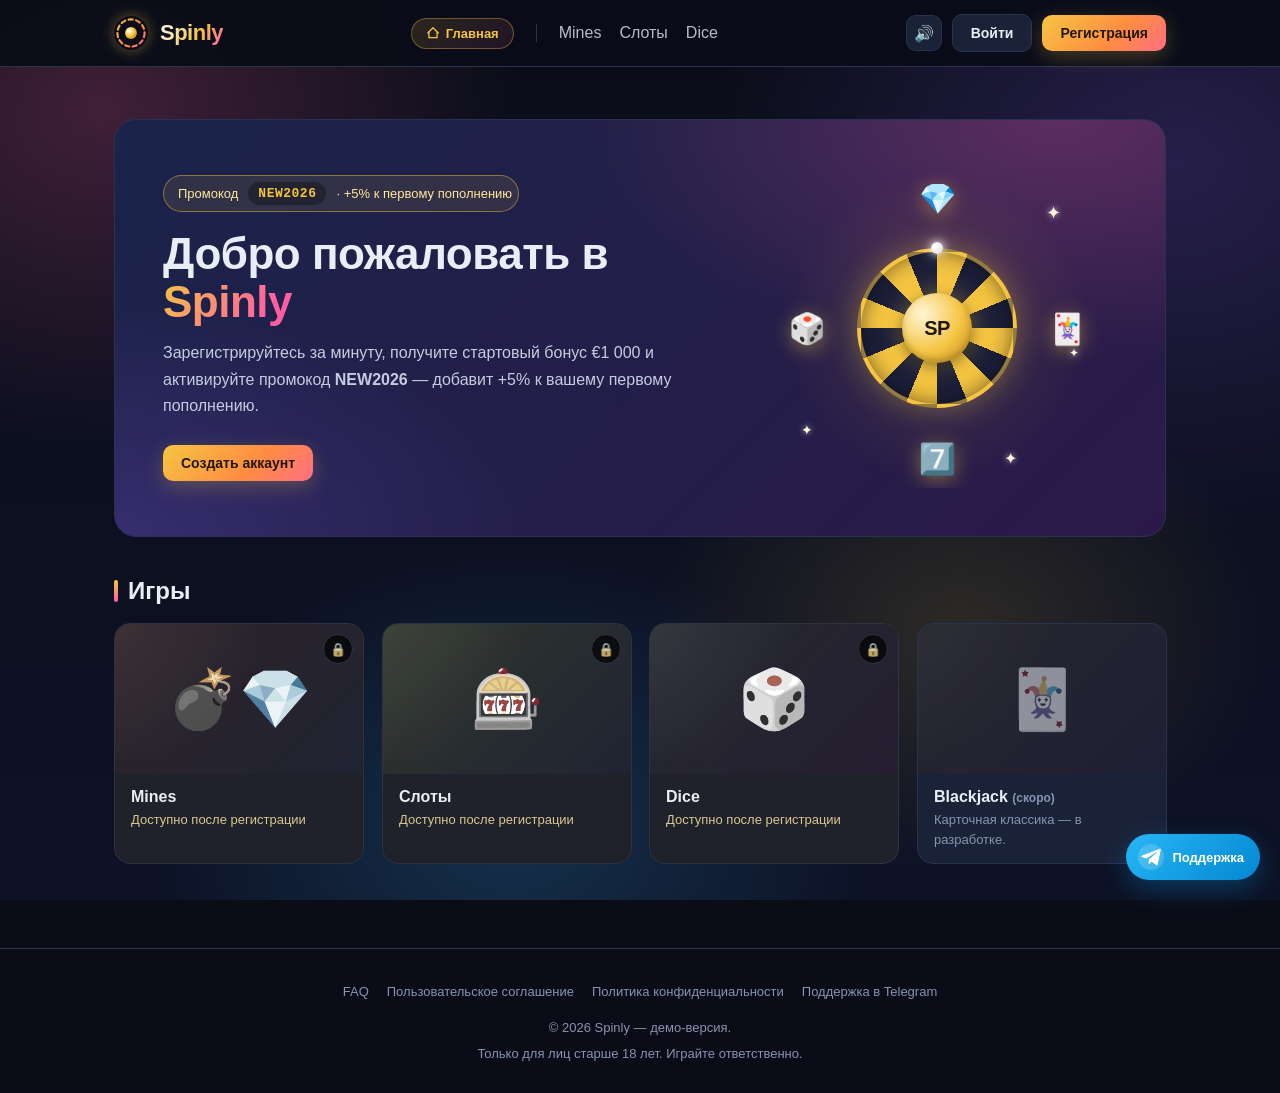
==== index.html @ 02055b21 "Initial commit: Spinly casino frontend demo" ====
<!DOCTYPE html>
<html lang="ru">
<head>
  <meta charset="UTF-8">
  <meta name="viewport" content="width=device-width, initial-scale=1.0">
  <title>Spinly — Онлайн казино</title>
  <link rel="stylesheet" href="styles.css">
</head>
<body>
  <div id="header-slot"></div>

  <main class="container">
    <section class="hero">
      <div class="hero-content" id="hero-content"></div>
      <div class="hero-anim">
        <div class="anim-stage">
          <div class="anim-wheel"></div>
          <div class="anim-hub">SP</div>
          <div class="anim-ball-orbit"><div class="anim-ball"></div></div>

          <div class="orbit o1"><span class="orbit-item">💎</span></div>
          <div class="orbit o2"><span class="orbit-item">7️⃣</span></div>
          <div class="orbit o3"><span class="orbit-item">🎲</span></div>
          <div class="orbit o4"><span class="orbit-item">🃏</span></div>

          <span class="spark s1">✦</span>
          <span class="spark s2">✦</span>
          <span class="spark s3">✦</span>
          <span class="spark s4">✦</span>
        </div>
      </div>
    </section>

    <h2 class="section-title">Игры</h2>
    <div class="games" id="games-grid"></div>
  </main>

  <div id="footer-slot"></div>
  <script src="sounds.js"></script>
  <script src="app.js"></script>
  <script>
    // ---------- Conditional hero rendering ----------
    function renderHero() {
      const u = currentUser();
      const el = document.getElementById("hero-content");
      if (u) {
        el.innerHTML = `
          <h1>Добро пожаловать,<br><span>${u.login}</span></h1>
          <p>Все игры открыты. Удачных раундов и крупных множителей сегодня.</p>
        `;
      } else {
        el.innerHTML = `
          <span class="promo-chip">
            <span>Промокод</span>
            <span class="code" id="promo-code" title="Скопировать">NEW2026</span>
            <span>· +5% к первому пополнению</span>
          </span>
          <h1>Добро пожаловать в <span>Spinly</span></h1>
          <p>
            Зарегистрируйтесь за минуту, получите стартовый бонус €1 000 и
            активируйте промокод <strong>NEW2026</strong> — добавит +5% к вашему первому пополнению.
          </p>
          <div class="actions">
            <a class="btn primary" href="account.html?tab=register">Создать аккаунт</a>
          </div>
        `;
        // copy promo code to clipboard
        const codeEl = document.getElementById("promo-code");
        codeEl.addEventListener("click", async () => {
          try { await navigator.clipboard.writeText("NEW2026"); } catch {}
          codeEl.classList.add("copied");
          const orig = codeEl.textContent;
          codeEl.textContent = "Скопировано";
          if (window.SFX) SFX.win();
          setTimeout(() => {
            codeEl.classList.remove("copied");
            codeEl.textContent = orig;
          }, 1400);
        });
      }
    }

    // ---------- Conditional games grid ----------
    function renderGames() {
      const u = currentUser();
      const el = document.getElementById("games-grid");
      const card = (game) => {
        if (game.soon) {
          return `
            <div class="game-card soon">
              <div class="game-thumb ${game.cls} soon">${game.icon}</div>
              <div class="game-info">
                <h3>${game.title} <span style="color: var(--muted); font-size: 12px;">(скоро)</span></h3>
                <p>${game.desc}</p>
              </div>
            </div>`;
        }
        if (!u) {
          return `
            <a class="game-card locked" href="account.html?tab=register" title="Создайте аккаунт, чтобы играть">
              <div class="game-thumb ${game.cls}">${game.icon}</div>
              <div class="game-info">
                <h3>${game.title}</h3>
                <p>Доступно после регистрации</p>
              </div>
            </a>`;
        }
        return `
          <a class="game-card" href="${game.href}">
            <div class="game-thumb ${game.cls}">${game.icon}</div>
            <div class="game-info">
              <h3>${game.title}</h3>
              <p>${game.desc}</p>
            </div>
          </a>`;
      };

      el.innerHTML = [
        { title: "Mines",     cls: "mines", icon: "💣💎", href: "mines.html",
          desc: "Открывайте поля с алмазами. Главное — не задеть бомбу." },
        { title: "Слоты",     cls: "slots", icon: "🎰",   href: "slots.html",
          desc: "Три барабана. Соберите комбинацию из одинаковых символов." },
        { title: "Dice",      cls: "dice",  icon: "🎲",   href: "dice.html",
          desc: "Выберите число и угадайте, выпадет больше или меньше." },
        { title: "Blackjack", cls: "bj",    icon: "🃏",   soon: true,
          desc: "Карточная классика — в разработке." },
      ].map(card).join("");
    }

    renderHero();
    renderGames();
  </script>
</body>
</html>
---- styles.css ----
:root {
  --bg: #0a0d18;
  --bg-2: #121829;
  --panel: #1a2238;
  --panel-2: #232c47;
  --gold: #f5c542;
  --gold-2: #e0a800;
  --pink: #ff5fa2;
  --violet: #8b5cf6;
  --cyan: #38bdf8;
  --text: #e9edf5;
  --muted: #8893b0;
  --green: #2ecc71;
  --red: #e74c3c;
  --border: #2a3252;
}

* { box-sizing: border-box; }

html, body {
  margin: 0;
  padding: 0;
  font-family: -apple-system, "Segoe UI", Roboto, Inter, Arial, sans-serif;
  background: var(--bg);
  color: var(--text);
  min-height: 100vh;
  overflow-x: hidden;
}

a { color: var(--gold); text-decoration: none; }
a:hover { color: var(--gold-2); }

.container {
  max-width: 1100px;
  margin: 0 auto;
  padding: 24px;
  position: relative;
  z-index: 1;
}

/* ---------- Static background (light on GPU) ---------- */
.bg-fx {
  position: fixed;
  inset: 0;
  z-index: 0;
  overflow: hidden;
  pointer-events: none;
  background:
    radial-gradient(640px 520px at 8% 12%,  rgba(255,95,162,0.22) 0%, transparent 65%),
    radial-gradient(720px 580px at 92% 18%, rgba(139,92,246,0.22) 0%, transparent 65%),
    radial-gradient(560px 440px at 40% 92%, rgba(56,189,248,0.18) 0%, transparent 65%),
    radial-gradient(480px 380px at 75% 70%, rgba(245,197,66,0.14) 0%, transparent 65%),
    linear-gradient(180deg, #0a0d18 0%, #0d1226 100%);
}
.orb { display: none; } /* removed for performance */

/* ---------- Header ---------- */
header.site {
  position: sticky;
  top: 0;
  z-index: 50;
  background: rgba(10, 13, 24, 0.96);
  border-bottom: 1px solid var(--border);
}
header .row {
  display: flex;
  align-items: center;
  justify-content: space-between;
  padding: 14px 24px;
  max-width: 1100px;
  margin: 0 auto;
}
.logo {
  display: flex;
  align-items: center;
  gap: 12px;
  font-weight: 800;
  font-size: 22px;
  letter-spacing: 0.2px;
  color: var(--text);
}
.logo:hover { color: var(--text); }
.logo .mark {
  width: 34px; height: 34px;
  position: relative;
  display: inline-flex;
  align-items: center;
  justify-content: center;
  border-radius: 50%;
  box-shadow: 0 0 14px rgba(245,197,66,0.4);
}
.logo .mark svg { width: 100%; height: 100%; }
/* Logo is fully static — no animations on rest or hover */
.logo .wordmark {
  font-family: -apple-system, "Segoe UI", Inter, Arial, sans-serif;
  letter-spacing: -0.5px;
  font-weight: 800;
  background: linear-gradient(120deg, #ffffff 0%, #f5c542 60%, #ff5fa2 100%);
  -webkit-background-clip: text;
  background-clip: text;
  -webkit-text-fill-color: transparent;
  color: transparent;
}

nav.menu {
  display: flex; gap: 18px; align-items: center;
}
nav.menu a {
  color: var(--text);
  font-weight: 500;
  opacity: 0.78;
  position: relative;
  padding: 6px 0;
  transition: opacity .15s ease, color .15s ease;
}
nav.menu a::after {
  content: "";
  position: absolute;
  left: 0; right: 0; bottom: 0;
  height: 2px;
  background: linear-gradient(90deg, var(--gold), var(--pink));
  border-radius: 2px;
  transform: scaleX(0);
  transform-origin: center;
  transition: transform .25s ease;
}
nav.menu a:hover { opacity: 1; color: var(--text); }
nav.menu a:hover::after { transform: scaleX(1); }

/* Highlighted Home link as a pill, separated from games */
nav.menu .nav-home {
  display: inline-flex;
  align-items: center;
  gap: 6px;
  padding: 7px 14px;
  border-radius: 999px;
  background: linear-gradient(135deg, rgba(245,197,66,0.14), rgba(255,95,162,0.10));
  border: 1px solid rgba(245,197,66,0.35);
  color: var(--gold);
  opacity: 1;
  font-weight: 600;
  font-size: 13px;
  transition: background .15s ease, border-color .15s ease, transform .12s ease;
}
nav.menu .nav-home::after { display: none; }
nav.menu .nav-home:hover {
  color: #fff5d6;
  background: linear-gradient(135deg, rgba(245,197,66,0.22), rgba(255,95,162,0.16));
  border-color: var(--gold);
  transform: translateY(-1px);
}
nav.menu .nav-home svg { display: block; }
nav.menu .nav-divider {
  width: 1px;
  height: 18px;
  background: var(--border);
  display: inline-block;
  margin: 0 4px;
}

.user-box {
  display: flex; align-items: center; gap: 10px;
}
.balance {
  background: var(--panel);
  border: 1px solid var(--border);
  padding: 8px 14px;
  border-radius: 10px;
  font-weight: 700;
  color: var(--gold);
  font-size: 14px;
  font-variant-numeric: tabular-nums;
  transition: transform .15s ease, box-shadow .15s ease;
}
.balance.flash {
  animation: balFlash .6s ease;
}
@keyframes balFlash {
  0%   { box-shadow: 0 0 0 rgba(245,197,66,0); transform: scale(1); }
  50%  { box-shadow: 0 0 20px rgba(245,197,66,0.5); transform: scale(1.05); }
  100% { box-shadow: 0 0 0 rgba(245,197,66,0); transform: scale(1); }
}

.icon-btn {
  width: 36px; height: 36px;
  border-radius: 10px;
  border: 1px solid var(--border);
  background: var(--panel);
  color: var(--text);
  display: inline-flex;
  align-items: center;
  justify-content: center;
  cursor: pointer;
  font-size: 16px;
  transition: background .15s ease, border-color .15s ease;
}
.icon-btn:hover { background: var(--panel-2); border-color: #3a456e; }

/* ---------- Buttons ---------- */
.btn {
  display: inline-flex;
  align-items: center;
  justify-content: center;
  gap: 8px;
  padding: 10px 18px;
  border-radius: 10px;
  border: 1px solid var(--border);
  background: var(--panel);
  color: var(--text);
  font-weight: 600;
  cursor: pointer;
  transition: transform .08s ease, background .2s ease, border-color .2s ease, box-shadow .2s ease;
  font-size: 14px;
  position: relative;
  overflow: hidden;
  font-family: inherit;
}
.btn:hover { background: var(--panel-2); border-color: #3a456e; transform: translateY(-1px); }
.btn:active { transform: translateY(0); }
.btn.primary {
  background: linear-gradient(135deg, var(--gold) 0%, #ff8c42 60%, var(--pink) 120%);
  color: #20180a;
  border: none;
  box-shadow: 0 6px 20px rgba(245,197,66,0.25);
}
.btn.primary:hover {
  filter: brightness(1.08);
  box-shadow: 0 8px 28px rgba(245,197,66,0.4);
}
.btn.full { width: 100%; padding: 12px 18px; }
.btn.ghost { background: transparent; }
.btn:disabled { opacity: 0.45; cursor: not-allowed; transform: none; box-shadow: none; }

/* Ripple effect */
.btn .ripple {
  position: absolute;
  border-radius: 50%;
  background: rgba(255,255,255,0.4);
  transform: scale(0);
  animation: ripple 0.55s ease-out;
  pointer-events: none;
}
@keyframes ripple {
  to { transform: scale(4); opacity: 0; }
}

/* ---------- Hero ---------- */
.hero {
  margin-top: 28px;
  padding: 48px;
  border-radius: 22px;
  background:
    radial-gradient(800px 400px at 90% 0%, rgba(255,95,162,0.25), transparent 60%),
    radial-gradient(700px 400px at 0% 100%, rgba(139,92,246,0.22), transparent 60%),
    linear-gradient(135deg, #1a2349, #2b1a49);
  border: 1px solid var(--border);
  position: relative;
  overflow: hidden;
  animation: fadeUp 0.5s ease both;
  display: grid;
  grid-template-columns: 1fr 360px;
  gap: 28px;
  align-items: center;
}
@media (max-width: 820px) {
  .hero { grid-template-columns: 1fr; padding: 32px; }
  .hero-anim { height: 260px; }
}
.hero-content { min-width: 0; }
.hero h1 {
  font-size: 44px;
  margin: 0 0 14px;
  line-height: 1.1;
  letter-spacing: -0.5px;
  animation: fadeUp 0.7s 0.05s ease both;
}
.hero h1 span {
  background: linear-gradient(120deg, var(--gold), var(--pink) 80%);
  -webkit-background-clip: text;
  background-clip: text;
  -webkit-text-fill-color: transparent;
  color: transparent;
}
.hero p {
  color: #c4cce0;
  max-width: 600px;
  font-size: 16px;
  line-height: 1.65;
  margin: 0 0 26px;
  animation: fadeUp 0.7s 0.12s ease both;
}
.hero .actions { display: flex; gap: 12px; flex-wrap: wrap; animation: fadeUp 0.7s 0.2s ease both; }

/* Promo chip in hero */
.promo-chip {
  display: inline-flex;
  align-items: center;
  gap: 10px;
  padding: 6px 6px 6px 14px;
  background: rgba(245,197,66,0.10);
  border: 1px solid rgba(245,197,66,0.45);
  border-radius: 999px;
  font-size: 13px;
  color: #ffe79a;
  margin-bottom: 18px;
  animation: fadeUp 0.7s 0.1s ease both;
}
.promo-chip .code {
  font-family: ui-monospace, "SF Mono", Consolas, monospace;
  font-weight: 700;
  color: var(--gold);
  background: rgba(0,0,0,0.3);
  padding: 4px 10px;
  border-radius: 999px;
  letter-spacing: 0.5px;
  cursor: pointer;
  transition: background .15s ease;
}
.promo-chip .code:hover { background: rgba(0,0,0,0.5); }
.promo-chip .code.copied { background: var(--green); color: #fff; }

/* ---------- Hero animation ---------- */
.hero-anim {
  position: relative;
  height: 320px;
  display: flex;
  align-items: center;
  justify-content: center;
  contain: layout paint;
}
.anim-stage {
  position: relative;
  width: 300px;
  height: 300px;
}
.anim-stage::before {
  content: "";
  position: absolute;
  inset: -20px;
  background: radial-gradient(circle at center, rgba(245,197,66,0.15) 0%, transparent 65%);
  border-radius: 50%;
  pointer-events: none;
}
.anim-wheel {
  position: absolute;
  inset: 70px;
  border-radius: 50%;
  background: conic-gradient(
    from 0deg,
    #f5c542 0deg 22.5deg, #1c1f3a 22.5deg 45deg,
    #f5c542 45deg 67.5deg, #1c1f3a 67.5deg 90deg,
    #f5c542 90deg 112.5deg, #1c1f3a 112.5deg 135deg,
    #f5c542 135deg 157.5deg, #1c1f3a 157.5deg 180deg,
    #f5c542 180deg 202.5deg, #1c1f3a 202.5deg 225deg,
    #f5c542 225deg 247.5deg, #1c1f3a 247.5deg 270deg,
    #f5c542 270deg 292.5deg, #1c1f3a 292.5deg 315deg,
    #f5c542 315deg 337.5deg, #1c1f3a 337.5deg 360deg
  );
  border: 4px solid rgba(245,197,66,0.55);
  box-shadow:
    inset 0 0 20px rgba(0,0,0,0.5),
    0 0 30px rgba(245,197,66,0.35);
  animation: wheelSpin 20s linear infinite;
  will-change: transform;
}
@keyframes wheelSpin { to { transform: rotate(360deg); } }

.anim-hub {
  position: absolute;
  inset: 115px;
  border-radius: 50%;
  background: radial-gradient(circle at 30% 30%, #fff5d6 0%, #f5c542 55%, #b8851d 100%);
  display: flex;
  align-items: center;
  justify-content: center;
  font-weight: 800;
  color: #20180a;
  font-size: 20px;
  letter-spacing: -0.5px;
  box-shadow:
    0 4px 14px rgba(0,0,0,0.4),
    inset 0 -3px 6px rgba(0,0,0,0.2),
    0 0 24px rgba(245,197,66,0.5);
}

.anim-ball-orbit {
  position: absolute;
  inset: 0;
  animation: ballSpin 4.5s linear infinite;
  will-change: transform;
}
.anim-ball {
  position: absolute;
  top: 64px;
  left: 50%;
  margin-left: -6px;
  width: 12px; height: 12px;
  border-radius: 50%;
  background: radial-gradient(circle at 30% 30%, #fff, #ddd);
  box-shadow: 0 0 8px #fff, 0 0 18px rgba(255,255,255,0.6);
}
@keyframes ballSpin { to { transform: rotate(-360deg); } }

.orbit {
  position: absolute;
  inset: 0;
  pointer-events: none;
  will-change: transform;
}
.orbit.o1 { animation: spin 16s linear infinite; }
.orbit.o2 { animation: spin 22s linear infinite reverse; }
.orbit.o3 { animation: spin 28s linear infinite; animation-delay: -9s; }
.orbit.o4 { animation: spin 24s linear infinite reverse; animation-delay: -5s; }
@keyframes spin { to { transform: rotate(360deg); } }

.orbit-item {
  position: absolute;
  width: 40px;
  height: 40px;
  display: flex;
  align-items: center;
  justify-content: center;
  font-size: 30px;
  filter: drop-shadow(0 4px 10px rgba(245,197,66,0.45));
  will-change: transform, filter;
}
.orbit.o1 .orbit-item { top: 0;   left: calc(50% - 20px); animation: gemSparkle  2.0s ease-in-out infinite; }
.orbit.o2 .orbit-item { bottom: 0; left: calc(50% - 20px); animation: sevenBounce 1.6s ease-in-out infinite; }
.orbit.o3 .orbit-item { top: calc(50% - 20px); left: 0;   animation: diceTumble  3.6s linear infinite; }
.orbit.o4 .orbit-item { top: calc(50% - 20px); right: 0;  animation: cardSway    2.4s ease-in-out infinite; }

@keyframes gemSparkle {
  0%, 100% { transform: scale(1)    rotate(0deg);   filter: drop-shadow(0 4px 10px rgba(245,197,66,0.45)); }
  50%      { transform: scale(1.55) rotate(20deg);  filter: drop-shadow(0 4px 24px rgba(255,210,120,1)); }
}
@keyframes sevenBounce {
  0%, 100% { transform: translateY(0)     scale(1); }
  50%      { transform: translateY(-16px) scale(1.25); }
}
@keyframes diceTumble {
  0%   { transform: rotate(0deg)   scale(1); }
  50%  { transform: rotate(180deg) scale(1.3); }
  100% { transform: rotate(360deg) scale(1); }
}
@keyframes cardSway {
  0%, 100% { transform: rotate(-18deg) scale(1); }
  50%      { transform: rotate(18deg)  scale(1.25); }
}

.spark {
  position: absolute;
  color: #fff5d6;
  pointer-events: none;
  animation: twinkle 2.4s ease-in-out infinite;
  text-shadow: 0 0 6px rgba(255,255,255,0.7);
}
.spark.s1 { top: 24px;  right: 26px; font-size: 18px; animation-delay: 0s; }
.spark.s2 { bottom: 40px; left: 14px; font-size: 14px; animation-delay: 0.7s; }
.spark.s3 { top: 56%;  right: 8px;  font-size: 12px; animation-delay: 1.4s; }
.spark.s4 { bottom: 10px; right: 70px; font-size: 16px; animation-delay: 2.0s; }
@keyframes twinkle {
  0%, 100% { opacity: 0; transform: scale(0.4); }
  50%      { opacity: 1; transform: scale(1); }
}

@keyframes fadeUp {
  0% { opacity: 0; transform: translateY(18px); }
  100% { opacity: 1; transform: translateY(0); }
}

/* ---------- Game grid ---------- */
.section-title {
  font-size: 24px;
  margin: 40px 0 18px;
  display: flex; align-items: center; gap: 10px;
  font-weight: 700;
}
.section-title::before {
  content: "";
  width: 4px; height: 22px; border-radius: 2px;
  background: linear-gradient(180deg, var(--gold), var(--pink));
}
.games {
  display: grid;
  grid-template-columns: repeat(auto-fill, minmax(220px, 1fr));
  gap: 18px;
}
.game-card {
  background: var(--panel);
  border: 1px solid var(--border);
  border-radius: 16px;
  overflow: hidden;
  cursor: pointer;
  transition: transform .2s ease, border-color .2s ease, box-shadow .25s ease;
  display: flex; flex-direction: column;
  color: var(--text);
  animation: fadeUp 0.5s ease both;
  contain: layout paint;
  transform: translateZ(0);
}
.game-card:nth-child(1) { animation-delay: 0.05s; }
.game-card:nth-child(2) { animation-delay: 0.10s; }
.game-card:nth-child(3) { animation-delay: 0.15s; }
.game-card:nth-child(4) { animation-delay: 0.20s; }
.game-card:hover {
  transform: translateY(-5px);
  border-color: var(--gold);
  box-shadow: 0 12px 30px rgba(245,197,66,0.15);
}
.game-card.soon { cursor: not-allowed; }
.game-card.soon:hover {
  transform: none; border-color: var(--border); box-shadow: none;
}

/* Locked game cards — when not authenticated */
.game-card.locked {
  position: relative;
  filter: grayscale(0.6);
  opacity: 0.7;
}
.game-card.locked:hover {
  transform: translateY(-2px);
  border-color: var(--gold);
  filter: grayscale(0.2);
  opacity: 0.95;
  box-shadow: 0 8px 22px rgba(0,0,0,0.4);
}
.game-card.locked::before {
  content: "🔒";
  position: absolute;
  top: 10px; right: 10px;
  z-index: 2;
  width: 28px; height: 28px;
  border-radius: 50%;
  background: rgba(0,0,0,0.7);
  border: 1px solid var(--border);
  display: flex; align-items: center; justify-content: center;
  font-size: 13px;
}
.game-card.locked .game-info p {
  color: var(--gold);
  font-weight: 500;
}

/* Promo card on profile */
.promo-active {
  display: flex;
  align-items: center;
  justify-content: space-between;
  gap: 12px;
  padding: 14px;
  background: linear-gradient(135deg, rgba(245,197,66,0.15), rgba(255,95,162,0.10));
  border: 1px solid rgba(245,197,66,0.45);
  border-radius: 12px;
  margin-bottom: 14px;
}
.promo-active .label-code {
  font-family: ui-monospace, "SF Mono", Consolas, monospace;
  font-weight: 700;
  color: var(--gold);
  font-size: 15px;
  letter-spacing: 0.5px;
  margin-bottom: 4px;
}
.promo-active .label-desc {
  font-size: 12px;
  color: #ffe79a;
}
.promo-active .promo-cancel {
  background: transparent;
  border: 1px solid rgba(255,255,255,0.2);
  color: var(--muted);
  font-size: 12px;
  padding: 6px 10px;
  border-radius: 8px;
  cursor: pointer;
  font-family: inherit;
}
.promo-active .promo-cancel:hover {
  border-color: var(--red);
  color: var(--red);
}
.promo-form {
  display: flex;
  gap: 8px;
}
.promo-form input {
  flex: 1;
  text-transform: uppercase;
  font-family: ui-monospace, "SF Mono", Consolas, monospace;
  letter-spacing: 1px;
  padding: 10px 14px;
  border-radius: 10px;
  border: 1px solid var(--border);
  background: var(--bg-2);
  color: var(--text);
  font-size: 14px;
  outline: none;
}
.promo-form input:focus { border-color: var(--gold); }
.promo-used {
  font-size: 12px;
  color: var(--muted);
  margin-top: 12px;
  padding-top: 12px;
  border-top: 1px solid var(--border);
}
.promo-used .used-code {
  display: inline-block;
  font-family: ui-monospace, monospace;
  background: var(--bg-2);
  border: 1px solid var(--border);
  padding: 2px 8px;
  border-radius: 999px;
  font-size: 11px;
  margin-right: 4px;
  text-transform: uppercase;
  letter-spacing: 0.5px;
  text-decoration: line-through;
  color: var(--text-3, #5c6275);
}
.game-thumb {
  height: 150px;
  display: flex; align-items: center; justify-content: center;
  font-size: 58px;
  background: linear-gradient(135deg, #2c2153, #1a2349);
  position: relative;
  overflow: hidden;
}
.game-thumb::after {
  content: "";
  position: absolute;
  inset: -50%;
  background: radial-gradient(circle, rgba(255,255,255,0.08) 0%, transparent 60%);
  transform: translate(-30%, -30%);
  transition: transform .6s ease;
}
.game-card:hover .game-thumb::after { transform: translate(30%, 30%); }
.game-thumb.mines { background: linear-gradient(135deg, #3a1f2a, #1a2349); }
.game-thumb.slots { background: linear-gradient(135deg, #2a3a1f, #1a2349); }
.game-thumb.dice  { background: linear-gradient(135deg, #1f2a3a, #2b1a49); }
.game-thumb.bj    { background: linear-gradient(135deg, #3a2a1f, #2b1a49); }
.game-thumb.soon { filter: grayscale(0.55); opacity: 0.55; }
.game-info { padding: 14px 16px; }
.game-info h3 { margin: 0 0 4px; font-size: 16px; font-weight: 700; }
.game-info p { margin: 0; color: var(--muted); font-size: 13px; line-height: 1.5; }

/* ---------- Auth ---------- */
.auth-wrap {
  display: flex; justify-content: center; padding: 60px 24px;
  position: relative; z-index: 1;
}
.auth-card {
  width: 100%; max-width: 420px;
  background: var(--panel);
  border: 1px solid var(--border);
  border-radius: 18px;
  padding: 32px;
  animation: fadeUp 0.5s ease both;
  box-shadow: 0 20px 60px rgba(0,0,0,0.4);
}
.tabs {
  display: flex; gap: 6px;
  background: var(--bg-2);
  padding: 4px;
  border-radius: 12px;
  margin-bottom: 22px;
}
.tab {
  flex: 1;
  text-align: center;
  padding: 10px;
  border-radius: 9px;
  cursor: pointer;
  color: var(--muted);
  font-weight: 600;
  font-size: 14px;
  transition: background .15s ease, color .15s ease;
}
.tab.active { background: var(--panel-2); color: var(--text); }

.field { margin-bottom: 14px; }
.field label {
  display: block; margin-bottom: 6px;
  font-size: 13px; color: var(--muted);
  font-weight: 500;
}
.field input {
  width: 100%;
  padding: 12px 14px;
  border-radius: 10px;
  border: 1px solid var(--border);
  background: var(--bg-2);
  color: var(--text);
  font-size: 14px;
  outline: none;
  font-family: inherit;
  transition: border-color .15s, box-shadow .15s;
}
.field input:focus {
  border-color: var(--gold);
  box-shadow: 0 0 0 3px rgba(245,197,66,0.15);
}
.error {
  background: rgba(231,76,60,0.1);
  border: 1px solid rgba(231,76,60,0.4);
  color: #ff8e9a;
  padding: 10px 12px;
  border-radius: 8px;
  font-size: 13px;
  margin-bottom: 14px;
  display: none;
}
.error.show { display: block; animation: shake .3s ease; }

.legal {
  margin-top: 18px;
  font-size: 12px;
  color: var(--muted);
  text-align: center;
  line-height: 1.6;
}

/* ---------- Mines game ---------- */
.game-layout {
  display: grid;
  grid-template-columns: 320px 1fr;
  gap: 22px;
  margin-top: 28px;
  animation: fadeUp 0.55s ease both;
}
@media (max-width: 820px) {
  .game-layout { grid-template-columns: 1fr; }
}
.panel {
  background: var(--panel);
  border: 1px solid var(--border);
  border-radius: 16px;
  padding: 22px;
}
.panel h2 { margin: 0 0 14px; font-size: 18px; font-weight: 700; }
.row-2 { display: grid; grid-template-columns: 1fr 1fr; gap: 10px; }
.stat {
  background: var(--bg-2);
  border: 1px solid var(--border);
  border-radius: 10px;
  padding: 10px 12px;
}
.stat .label { font-size: 11px; color: var(--muted); text-transform: uppercase; letter-spacing: 0.5px; }
.stat .value { font-size: 18px; font-weight: 700; margin-top: 2px; font-variant-numeric: tabular-nums; }
.stat .value.gold { color: var(--gold); }
.stat .value.green { color: var(--green); }

.board {
  display: grid;
  grid-template-columns: repeat(5, 1fr);
  gap: 10px;
  background: var(--panel);
  border: 1px solid var(--border);
  border-radius: 16px;
  padding: 18px;
  aspect-ratio: 1 / 1;
  max-width: 560px;
  margin: 0 auto;
  width: 100%;
}
.tile {
  background: linear-gradient(180deg, #2a345a, #1c2444);
  border: 1px solid #36406a;
  border-radius: 10px;
  display: flex; align-items: center; justify-content: center;
  font-size: 28px;
  cursor: pointer;
  transition: transform .1s ease, background .2s ease, box-shadow .2s ease;
  user-select: none;
  contain: layout paint;
  transform: translateZ(0);
}
.tile:hover:not(.revealed):not(.disabled) {
  background: linear-gradient(180deg, #3c4a8a, #283366);
  transform: scale(1.04);
  box-shadow: 0 4px 12px rgba(139,92,246,0.3);
}
.tile.disabled { cursor: not-allowed; }
.tile.revealed { cursor: default; }
.tile.gem {
  background: linear-gradient(180deg, #1f5d44, #163827);
  border-color: var(--green);
  animation: pop .25s ease, glowGreen .8s ease;
}
.tile.bomb {
  background: linear-gradient(180deg, #6b1a22, #3a1015);
  border-color: var(--red);
  animation: shake .35s ease, glowRed .8s ease;
}
.tile.ghost { opacity: 0.4; }

@keyframes pop {
  0% { transform: scale(0.4); opacity: 0; }
  60% { transform: scale(1.15); opacity: 1; }
  100% { transform: scale(1); }
}
@keyframes shake {
  0%, 100% { transform: translateX(0); }
  20% { transform: translateX(-5px); }
  40% { transform: translateX(5px); }
  60% { transform: translateX(-4px); }
  80% { transform: translateX(4px); }
}
@keyframes glowGreen {
  0%   { box-shadow: 0 0 0 rgba(46,204,113,0); }
  40%  { box-shadow: 0 0 20px rgba(46,204,113,0.7); }
  100% { box-shadow: 0 0 0 rgba(46,204,113,0); }
}
@keyframes glowRed {
  0%   { box-shadow: 0 0 0 rgba(231,76,60,0); }
  40%  { box-shadow: 0 0 25px rgba(231,76,60,0.8); }
  100% { box-shadow: 0 0 0 rgba(231,76,60,0); }
}

.bet-bar { display: flex; gap: 6px; margin-top: 8px; }
.bet-bar .btn { flex: 1; padding: 8px; font-size: 12px; }

.result {
  margin-top: 14px;
  padding: 12px 14px;
  border-radius: 10px;
  text-align: center;
  font-weight: 600;
  display: none;
}
.result.show { display: block; animation: fadeUp .35s ease; }
.result.win {
  background: rgba(46,204,113,0.14);
  border: 1px solid rgba(46,204,113,0.5);
  color: #6fe5a4;
}
.result.lose {
  background: rgba(231,76,60,0.12);
  border: 1px solid rgba(231,76,60,0.5);
  color: #ff8e9a;
}

/* ---------- Slots ---------- */
.slots-stage {
  background: var(--panel);
  border: 1px solid var(--border);
  border-radius: 16px;
  padding: 28px;
  display: flex;
  flex-direction: column;
  align-items: center;
  gap: 22px;
}
.reels {
  display: grid;
  grid-template-columns: repeat(3, 1fr);
  gap: 14px;
  width: 100%;
  max-width: 480px;
  background: linear-gradient(180deg, #0f1626, #1a2349);
  border: 1px solid var(--border);
  border-radius: 14px;
  padding: 14px;
  box-shadow: inset 0 4px 20px rgba(0,0,0,0.4);
}
.reel {
  height: 130px;
  background: linear-gradient(180deg, #0f1626, #1a2349);
  border: 1px solid var(--border);
  border-radius: 10px;
  overflow: hidden;
  display: flex;
  align-items: center;
  justify-content: center;
  font-size: 64px;
  position: relative;
  transition: border-color .2s ease, box-shadow .3s ease;
}
.reel.spinning .reel-inner {
  animation: spinBlur 0.08s linear infinite;
  filter: blur(3px);
}
@keyframes spinBlur {
  0%   { transform: translateY(-20px); }
  100% { transform: translateY(20px); }
}
.reel-inner { line-height: 1; }
.reel.win {
  border-color: var(--gold);
  box-shadow: 0 0 24px rgba(245,197,66,0.55), inset 0 0 12px rgba(245,197,66,0.2);
  animation: winPulse 1.2s ease-in-out 3;
}
@keyframes winPulse {
  0%, 100% { transform: scale(1); }
  50%      { transform: scale(1.05); }
}

.paytable { width: 100%; }
.paytable table {
  width: 100%;
  border-collapse: collapse;
  font-size: 13px;
}
.paytable th, .paytable td {
  padding: 8px 6px;
  text-align: left;
  border-bottom: 1px solid var(--border);
}
.paytable th {
  color: var(--muted);
  font-weight: 500;
  font-size: 11px;
  text-transform: uppercase;
  letter-spacing: 0.5px;
}
.paytable td:last-child {
  text-align: right;
  color: var(--gold);
  font-weight: 700;
}

/* ---------- Dice ---------- */
.dice-stage {
  background: var(--panel);
  border: 1px solid var(--border);
  border-radius: 16px;
  padding: 28px;
}
.roll-display {
  text-align: center;
  margin-bottom: 28px;
}
.roll-display .roll-value {
  font-size: 84px;
  font-weight: 800;
  color: var(--gold);
  line-height: 1;
  font-variant-numeric: tabular-nums;
  transition: color 0.2s ease, transform 0.2s ease;
  text-shadow: 0 0 30px rgba(245,197,66,0.4);
}
.roll-display .roll-value.win  {
  color: var(--green);
  text-shadow: 0 0 30px rgba(46,204,113,0.6);
  animation: pop .4s ease;
}
.roll-display .roll-value.lose {
  color: var(--red);
  text-shadow: 0 0 30px rgba(231,76,60,0.5);
  animation: shake .35s ease;
}
.roll-display .roll-sub {
  margin-top: 8px;
  color: var(--muted);
  font-size: 13px;
}

.range-bar {
  position: relative;
  height: 50px;
  background: var(--bg-2);
  border: 1px solid var(--border);
  border-radius: 10px;
  margin: 20px 0 18px;
  overflow: hidden;
}
.range-fill {
  position: absolute;
  top: 0; bottom: 0;
  background: linear-gradient(180deg, rgba(46,204,113,0.3), rgba(46,204,113,0.1));
  transition: width .15s ease;
}
.range-fill.left  { left: 0;  border-right: 2px solid var(--green); }
.range-fill.right { right: 0; border-left:  2px solid var(--green); }
.range-ticks {
  position: absolute;
  inset: 0;
  display: flex;
  justify-content: space-between;
  align-items: center;
  padding: 0 10px;
  color: var(--muted);
  font-size: 11px;
  pointer-events: none;
  font-variant-numeric: tabular-nums;
}
.range-marker {
  position: absolute;
  top: -4px; bottom: -4px;
  width: 3px;
  background: var(--gold);
  box-shadow: 0 0 10px rgba(245,197,66,0.8);
  transition: left 0.15s ease;
}

input[type=range].slider {
  width: 100%;
  -webkit-appearance: none;
  appearance: none;
  height: 6px;
  background: var(--bg-2);
  border: 1px solid var(--border);
  border-radius: 999px;
  outline: none;
}
input[type=range].slider::-webkit-slider-thumb {
  -webkit-appearance: none;
  appearance: none;
  width: 22px; height: 22px;
  border-radius: 50%;
  background: var(--gold);
  border: 3px solid #1a2238;
  cursor: pointer;
  box-shadow: 0 0 10px rgba(245,197,66,0.6);
}
input[type=range].slider::-moz-range-thumb {
  width: 22px; height: 22px;
  border-radius: 50%;
  background: var(--gold);
  border: 3px solid #1a2238;
  cursor: pointer;
}

.dir-toggle {
  display: flex; gap: 6px;
  background: var(--bg-2);
  padding: 4px;
  border-radius: 10px;
  margin-bottom: 12px;
}
.dir-toggle .opt {
  flex: 1;
  text-align: center;
  padding: 10px;
  border-radius: 7px;
  cursor: pointer;
  color: var(--muted);
  font-weight: 600;
  font-size: 14px;
  transition: background .15s ease, color .15s ease;
}
.dir-toggle .opt.active { background: var(--panel-2); color: var(--text); }

/* ---------- User pill in header ---------- */
.user-pill {
  display: inline-flex;
  align-items: center;
  gap: 8px;
  padding: 4px 12px 4px 4px;
  border-radius: 999px;
  border: 1px solid var(--border);
  background: var(--panel);
  color: var(--text);
  font-size: 13px;
  font-weight: 500;
  transition: background .15s ease, border-color .15s ease;
}
.user-pill:hover { background: var(--panel-2); border-color: var(--gold); color: var(--text); }
.avatar-sm {
  width: 26px; height: 26px;
  border-radius: 50%;
  background: linear-gradient(135deg, var(--gold), var(--pink));
  color: #20180a;
  display: inline-flex;
  align-items: center;
  justify-content: center;
  font-weight: 700;
  font-size: 13px;
}
.balance { transition: transform .15s ease, box-shadow .15s ease, border-color .15s ease; }
a.balance:hover { border-color: var(--gold); color: var(--gold); }

/* ---------- Profile page ---------- */
.profile-hero {
  margin-top: 28px;
  display: grid;
  grid-template-columns: 1fr 320px;
  gap: 22px;
}
@media (max-width: 820px) { .profile-hero { grid-template-columns: 1fr; } }
.profile-card-main {
  background: linear-gradient(135deg, rgba(26,35,73,0.7), rgba(43,26,73,0.7));
  border: 1px solid var(--border);
  border-radius: 22px;
  padding: 32px;
  display: flex;
  align-items: center;
  gap: 22px;
}
.avatar-lg {
  width: 84px; height: 84px;
  border-radius: 50%;
  background: linear-gradient(135deg, var(--gold), var(--pink));
  color: #20180a;
  display: inline-flex;
  align-items: center;
  justify-content: center;
  font-weight: 800;
  font-size: 36px;
  flex-shrink: 0;
  box-shadow: 0 8px 24px rgba(245,197,66,0.25);
}
.profile-info h1 { margin: 0 0 6px; font-size: 26px; }
.profile-info .meta { color: var(--muted); font-size: 13px; line-height: 1.6; }
.profile-info .meta .email-status { color: var(--gold); }
.profile-info .meta .email-status.none { color: var(--muted); font-style: italic; }

.profile-balance-card {
  background: var(--panel);
  border: 1px solid var(--border);
  border-radius: 22px;
  padding: 24px;
  display: flex;
  flex-direction: column;
  gap: 14px;
}
.profile-balance-card .label {
  font-size: 11px;
  text-transform: uppercase;
  letter-spacing: 0.6px;
  color: var(--muted);
}
.profile-balance-card .value {
  font-size: 32px;
  font-weight: 800;
  color: var(--gold);
  font-variant-numeric: tabular-nums;
}
.profile-balance-card .actions { display: flex; gap: 8px; }
.profile-balance-card .actions .btn { flex: 1; }

.profile-grid {
  margin-top: 22px;
  display: grid;
  grid-template-columns: repeat(auto-fit, minmax(320px, 1fr));
  gap: 22px;
}
.profile-card {
  background: var(--panel);
  border: 1px solid var(--border);
  border-radius: 16px;
  padding: 22px;
}
.profile-card h2 {
  margin: 0 0 16px;
  font-size: 16px;
  font-weight: 700;
}
.profile-row {
  display: flex;
  align-items: center;
  justify-content: space-between;
  gap: 12px;
  padding: 12px 0;
  border-top: 1px solid var(--border);
}
.profile-row:first-of-type { border-top: none; padding-top: 4px; }
.profile-row .row-label { font-size: 12px; color: var(--muted); margin-bottom: 4px; }
.profile-row .row-value { font-size: 14px; font-weight: 600; }
.profile-row .row-value.muted { color: var(--muted); font-style: italic; font-weight: 400; }

/* Transaction history */
.tx-list {
  background: var(--panel);
  border: 1px solid var(--border);
  border-radius: 16px;
  overflow: hidden;
}
.tx-item {
  display: grid;
  grid-template-columns: 44px 1fr auto auto;
  gap: 14px;
  padding: 14px 18px;
  align-items: center;
  border-top: 1px solid var(--border);
  transition: background .15s ease;
}
.tx-item:first-child { border-top: none; }
.tx-item:hover { background: var(--bg-2); }
.tx-icon {
  width: 36px; height: 36px;
  border-radius: 50%;
  display: inline-flex;
  align-items: center;
  justify-content: center;
  font-size: 16px;
  background: var(--bg-2);
  border: 1px solid var(--border);
}
.tx-icon.deposit { background: rgba(46,204,113,0.12); border-color: rgba(46,204,113,0.4); color: var(--green); }
.tx-icon.withdraw { background: rgba(231,76,60,0.10); border-color: rgba(231,76,60,0.35); color: var(--red); }
.tx-icon.bonus { background: rgba(245,197,66,0.12); border-color: rgba(245,197,66,0.45); color: var(--gold); }
.tx-body .tx-title { font-size: 14px; font-weight: 600; }
.tx-body .tx-sub { font-size: 12px; color: var(--muted); margin-top: 2px; }
.tx-amount {
  font-weight: 700;
  font-variant-numeric: tabular-nums;
  font-size: 15px;
}
.tx-amount.pos { color: var(--green); }
.tx-amount.neg { color: var(--red); }
.tx-status {
  font-size: 11px;
  padding: 3px 8px;
  border-radius: 999px;
  background: rgba(46,204,113,0.15);
  color: var(--green);
  text-transform: uppercase;
  letter-spacing: 0.5px;
}
.tx-empty {
  padding: 40px 20px;
  text-align: center;
  color: var(--muted);
  font-size: 14px;
}
@media (max-width: 600px) {
  .tx-item { grid-template-columns: 36px 1fr auto; }
  .tx-status { display: none; }
}

/* ---------- Modals ---------- */
.modal-overlay {
  position: fixed;
  inset: 0;
  background: rgba(8, 11, 22, 0.75);
  z-index: 200;
  display: none;
  align-items: center;
  justify-content: center;
  padding: 20px;
  animation: fadeIn .2s ease;
}
.modal-overlay.show { display: flex; }
@keyframes fadeIn { from { opacity: 0; } to { opacity: 1; } }
.modal {
  background: var(--panel);
  border: 1px solid var(--border);
  border-radius: 18px;
  padding: 28px;
  max-width: 440px;
  width: 100%;
  box-shadow: 0 30px 80px rgba(0,0,0,0.5);
  animation: fadeUp .25s ease;
}
.modal-head {
  display: flex;
  align-items: center;
  justify-content: space-between;
  margin-bottom: 20px;
}
.modal-title {
  font-size: 20px;
  font-weight: 700;
  margin: 0;
}
.modal-close {
  width: 32px; height: 32px;
  border-radius: 8px;
  border: none;
  background: transparent;
  color: var(--muted);
  cursor: pointer;
  font-size: 20px;
  line-height: 1;
}
.modal-close:hover { background: var(--bg-2); color: var(--text); }
.modal-success {
  display: none;
  text-align: center;
  padding: 20px 0;
}
.modal-success.show { display: block; }
.modal-success .check {
  width: 56px; height: 56px;
  border-radius: 50%;
  background: rgba(46,204,113,0.15);
  color: var(--green);
  display: inline-flex;
  align-items: center;
  justify-content: center;
  font-size: 28px;
  margin-bottom: 14px;
  animation: pop .3s ease;
}
.modal-success .text { font-weight: 600; }
.modal-success .sub { color: var(--muted); font-size: 13px; margin-top: 4px; }

/* Payment methods */
.pm-grid {
  display: grid;
  grid-template-columns: repeat(3, 1fr);
  gap: 8px;
  margin-bottom: 14px;
}
.pm-opt {
  border: 1px solid var(--border);
  background: var(--bg-2);
  border-radius: 10px;
  padding: 12px 8px;
  text-align: center;
  cursor: pointer;
  transition: border-color .15s ease, background .15s ease;
}
.pm-opt:hover { background: var(--panel-2); }
.pm-opt.active { border-color: var(--gold); background: var(--panel-2); }
.pm-opt .pm-icon { font-size: 22px; margin-bottom: 4px; }
.pm-opt .pm-name { font-size: 12px; color: var(--muted); }
.pm-opt.active .pm-name { color: var(--text); }

/* Quick amount chips */
.amount-chips { display: flex; gap: 6px; margin-top: 8px; flex-wrap: wrap; }
.amount-chips button {
  background: var(--bg-2);
  border: 1px solid var(--border);
  border-radius: 999px;
  color: var(--text);
  padding: 6px 12px;
  font-size: 12px;
  cursor: pointer;
  font-family: inherit;
}
.amount-chips button:hover { background: var(--panel-2); border-color: var(--gold); }

/* ---------- Confetti ---------- */
.confetti-layer {
  position: fixed;
  inset: 0;
  pointer-events: none;
  z-index: 300;
  overflow: hidden;
}
.confetti-piece {
  position: absolute;
  width: 10px; height: 14px;
  top: -20px;
  animation: confettiFall linear forwards;
  border-radius: 2px;
}
@keyframes confettiFall {
  0% { transform: translate(0, 0) rotate(0deg); opacity: 1; }
  100% { transform: translate(var(--dx, 0), 110vh) rotate(720deg); opacity: 0.9; }
}

/* ---------- Footer ---------- */
footer.site {
  margin-top: 60px;
  padding: 32px 24px 28px;
  color: var(--muted);
  font-size: 13px;
  border-top: 1px solid var(--border);
  line-height: 1.7;
  position: relative;
  z-index: 1;
}
footer.site .container {
  padding: 0 24px;
  text-align: center;
}
footer.site .links {
  display: flex;
  gap: 18px;
  justify-content: center;
  flex-wrap: wrap;
  margin-bottom: 14px;
}
footer.site .links a {
  color: var(--muted);
  font-size: 13px;
  font-weight: 500;
  transition: color .15s ease;
}
footer.site .links a:hover { color: var(--gold); }

/* ---------- Telegram support button ---------- */
.tg-support {
  position: fixed;
  right: 20px;
  bottom: 20px;
  z-index: 90;
  display: inline-flex;
  align-items: center;
  gap: 8px;
  padding: 10px 16px 10px 12px;
  background: linear-gradient(135deg, #29b6f6, #0288d1);
  color: #fff;
  font-weight: 600;
  font-size: 13px;
  border-radius: 999px;
  border: none;
  cursor: pointer;
  text-decoration: none;
  box-shadow: 0 8px 24px rgba(2, 136, 209, 0.35);
  transition: transform .15s ease, box-shadow .2s ease;
  animation: tgIn .5s ease .8s both;
  font-family: inherit;
}
.tg-support:hover {
  color: #fff;
  transform: translateY(-2px);
  box-shadow: 0 12px 30px rgba(2, 136, 209, 0.5);
}
.tg-support .tg-icon {
  width: 26px; height: 26px;
  border-radius: 50%;
  background: rgba(255,255,255,0.18);
  display: inline-flex;
  align-items: center;
  justify-content: center;
  font-size: 14px;
}
@keyframes tgIn {
  from { opacity: 0; transform: translateY(12px); }
  to   { opacity: 1; transform: translateY(0); }
}

/* ---------- Legal pages ---------- */
.legal-page {
  max-width: 780px;
  margin: 40px auto;
}
.legal-page .legal-title {
  font-size: 36px;
  font-weight: 800;
  letter-spacing: -0.5px;
  margin: 0 0 8px;
  background: linear-gradient(120deg, #ffffff, #f5c542);
  -webkit-background-clip: text;
  background-clip: text;
  -webkit-text-fill-color: transparent;
  color: transparent;
}
.legal-page .legal-sub {
  color: var(--muted);
  font-size: 14px;
  margin: 0 0 32px;
}
.legal-page section {
  margin-top: 28px;
  padding-top: 24px;
  border-top: 1px solid var(--border);
}
.legal-page section h2 {
  font-size: 18px;
  font-weight: 700;
  margin: 0 0 12px;
  color: var(--text);
}
.legal-page section h2 .num {
  color: var(--gold);
  margin-right: 8px;
  font-variant-numeric: tabular-nums;
}
.legal-page p, .legal-page li {
  color: #c4cce0;
  font-size: 14px;
  line-height: 1.7;
  margin: 0 0 10px;
}
.legal-page ul { padding-left: 22px; margin: 8px 0 10px; }
.legal-page strong { color: var(--text); font-weight: 600; }

/* ---------- FAQ ---------- */
.faq-list {
  display: flex;
  flex-direction: column;
  gap: 10px;
}
.faq-item {
  background: var(--panel);
  border: 1px solid var(--border);
  border-radius: 12px;
  overflow: hidden;
  transition: border-color .15s ease;
}
.faq-item[open] { border-color: var(--gold); }
.faq-item summary {
  list-style: none;
  cursor: pointer;
  padding: 16px 18px;
  display: flex;
  align-items: center;
  justify-content: space-between;
  gap: 14px;
  font-weight: 600;
  font-size: 15px;
  user-select: none;
}
.faq-item summary::-webkit-details-marker { display: none; }
.faq-item summary::after {
  content: "+";
  font-size: 22px;
  color: var(--gold);
  font-weight: 400;
  line-height: 1;
  transition: transform .2s ease;
}
.faq-item[open] summary::after { transform: rotate(45deg); }
.faq-item .faq-body {
  padding: 0 18px 18px;
  color: #c4cce0;
  font-size: 14px;
  line-height: 1.65;
}
.faq-item .faq-body p { margin: 0 0 8px; }
.faq-item .faq-body p:last-child { margin: 0; }

/* Reduced motion */
@media (prefers-reduced-motion: reduce) {
  .orb { animation: none; }
  .logo .mark .ring { animation: none; }
}
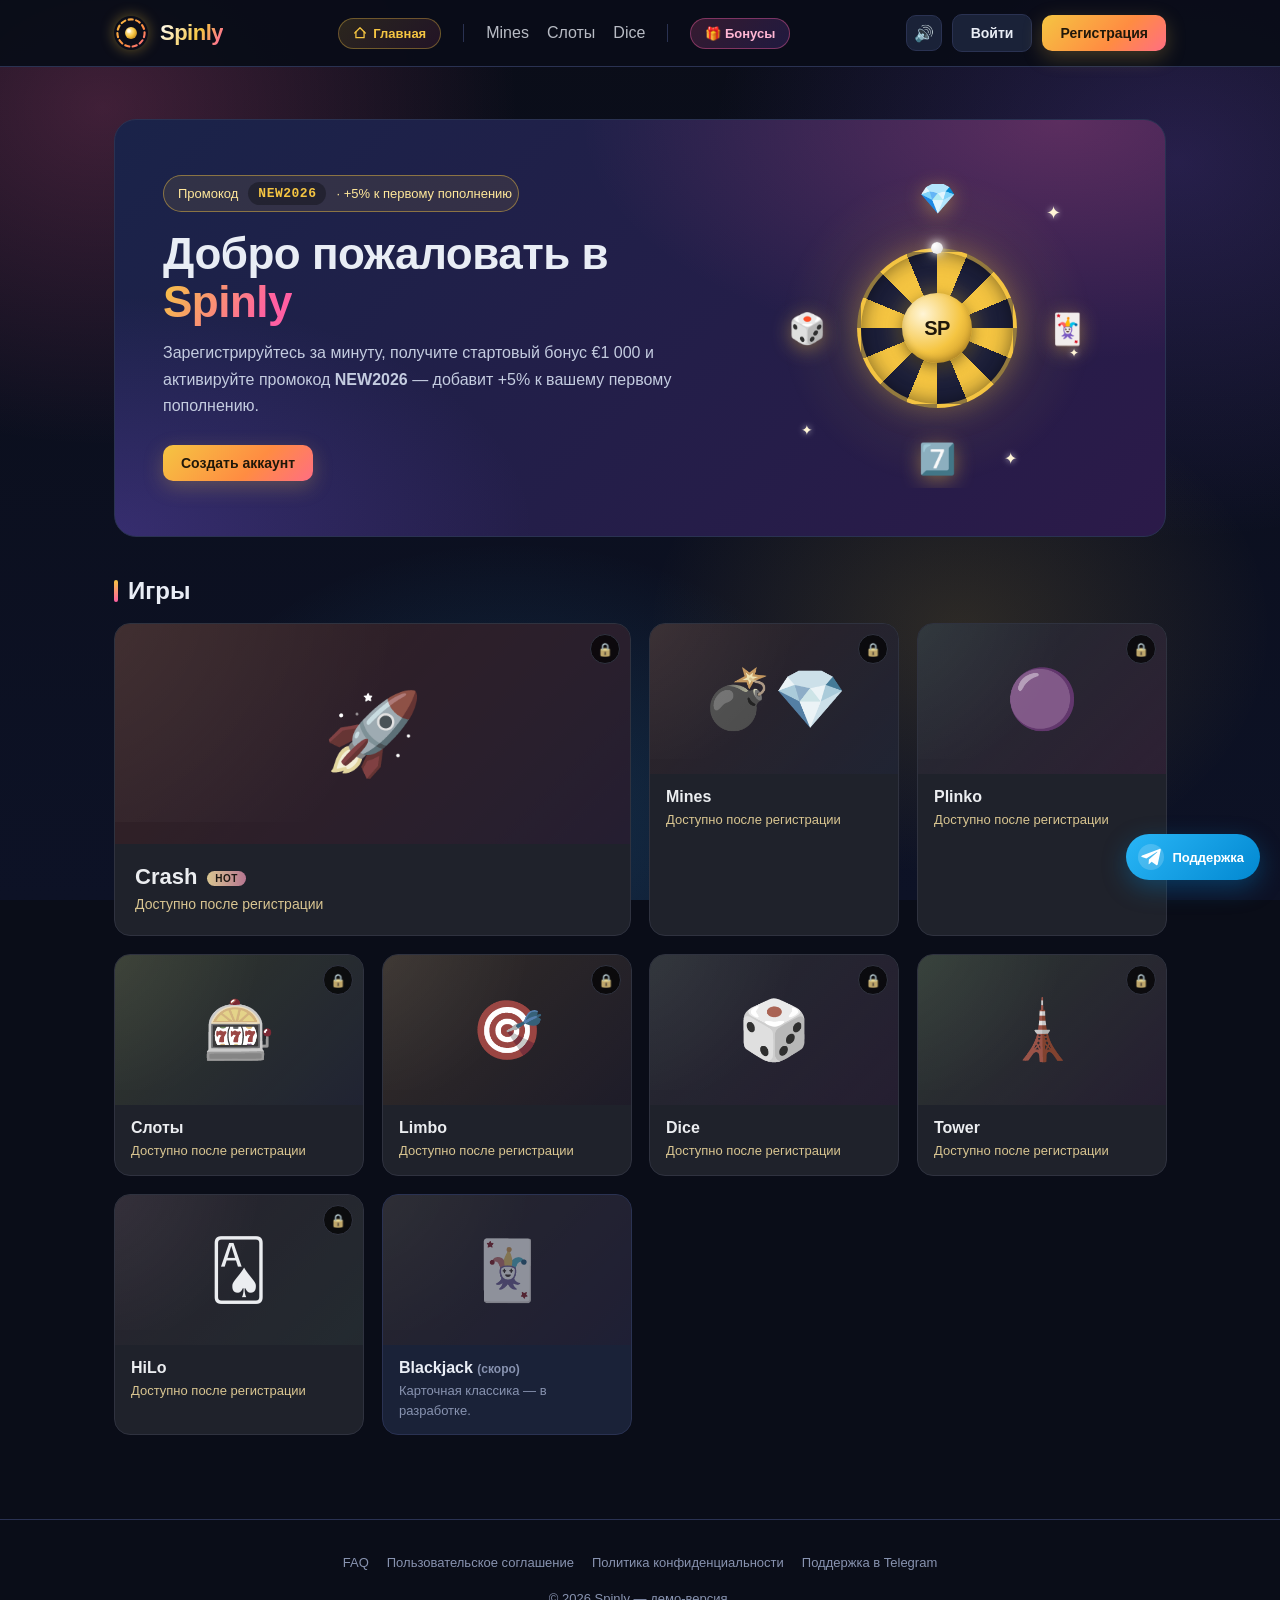
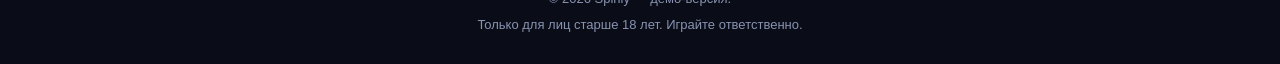
==== commit 3d306a09: "Add 5 new games: Crash, Plinko, Limbo, Tower, HiLo - Crash: live rising multiplier with SVG graph tr" ====
--- a/index.html
+++ b/index.html
@@ -85,9 +85,11 @@
       const u = currentUser();
       const el = document.getElementById("games-grid");
       const card = (game) => {
+        const featuredClass = game.featured ? " featured" : "";
+        const hotTag = game.hot ? '<span class="hot-tag">HOT</span>' : "";
         if (game.soon) {
           return `
-            <div class="game-card soon">
+            <div class="game-card soon${featuredClass}">
               <div class="game-thumb ${game.cls} soon">${game.icon}</div>
               <div class="game-info">
                 <h3>${game.title} <span style="color: var(--muted); font-size: 12px;">(скоро)</span></h3>
@@ -97,32 +99,42 @@
         }
         if (!u) {
           return `
-            <a class="game-card locked" href="account.html?tab=register" title="Создайте аккаунт, чтобы играть">
+            <a class="game-card locked${featuredClass}" href="account.html?tab=register" title="Создайте аккаунт, чтобы играть">
               <div class="game-thumb ${game.cls}">${game.icon}</div>
               <div class="game-info">
-                <h3>${game.title}</h3>
+                <h3>${game.title}${hotTag}</h3>
                 <p>Доступно после регистрации</p>
               </div>
             </a>`;
         }
         return `
-          <a class="game-card" href="${game.href}">
+          <a class="game-card${featuredClass}" href="${game.href}">
             <div class="game-thumb ${game.cls}">${game.icon}</div>
             <div class="game-info">
-              <h3>${game.title}</h3>
+              <h3>${game.title}${hotTag}</h3>
               <p>${game.desc}</p>
             </div>
           </a>`;
       };
 
       el.innerHTML = [
-        { title: "Mines",     cls: "mines", icon: "💣💎", href: "mines.html",
-          desc: "Открывайте поля с алмазами. Главное — не задеть бомбу." },
-        { title: "Слоты",     cls: "slots", icon: "🎰",   href: "slots.html",
-          desc: "Три барабана. Соберите комбинацию из одинаковых символов." },
-        { title: "Dice",      cls: "dice",  icon: "🎲",   href: "dice.html",
-          desc: "Выберите число и угадайте, выпадет больше или меньше." },
-        { title: "Blackjack", cls: "bj",    icon: "🃏",   soon: true,
+        { title: "Crash",     cls: "crash",  icon: "🚀",    href: "crash.html",
+          desc: "Множитель растёт. Заберите выигрыш до краха.", featured: true, hot: true },
+        { title: "Mines",     cls: "mines",  icon: "💣💎",  href: "mines.html",
+          desc: "Открывайте поля. Главное — не задеть бомбу." },
+        { title: "Plinko",    cls: "plinko", icon: "🟣",    href: "plinko.html",
+          desc: "Шарик падает через ряды пегов в слот с множителем." },
+        { title: "Слоты",     cls: "slots",  icon: "🎰",    href: "slots.html",
+          desc: "Три барабана. Соберите одинаковые символы." },
+        { title: "Limbo",     cls: "limbo",  icon: "🎯",    href: "limbo.html",
+          desc: "Установите цель и крутите. Поймайте множитель." },
+        { title: "Dice",      cls: "dice",   icon: "🎲",    href: "dice.html",
+          desc: "Угадайте: больше или меньше выпадет." },
+        { title: "Tower",     cls: "tower",  icon: "🗼",    href: "tower.html",
+          desc: "Поднимайтесь по башне, обходя бомбы." },
+        { title: "HiLo",      cls: "hilo",   icon: "🂡",    href: "hilo.html",
+          desc: "Следующая карта будет выше или ниже?" },
+        { title: "Blackjack", cls: "bj",     icon: "🃏",    soon: true,
           desc: "Карточная классика — в разработке." },
       ].map(card).join("");
     }
--- a/styles.css
+++ b/styles.css
@@ -156,6 +156,315 @@
   background: var(--border);
   display: inline-block;
   margin: 0 4px;
+}
+nav.menu .nav-bonus {
+  display: inline-flex;
+  align-items: center;
+  gap: 6px;
+  padding: 7px 14px;
+  border-radius: 999px;
+  background: linear-gradient(135deg, rgba(255,95,162,0.18), rgba(139,92,246,0.18));
+  border: 1px solid rgba(255,95,162,0.4);
+  color: #ffb6d4;
+  opacity: 1;
+  font-weight: 600;
+  font-size: 13px;
+  transition: background .15s ease, border-color .15s ease, transform .12s ease;
+}
+nav.menu .nav-bonus::after { display: none; }
+nav.menu .nav-bonus:hover {
+  color: #fff;
+  background: linear-gradient(135deg, rgba(255,95,162,0.30), rgba(139,92,246,0.30));
+  border-color: var(--pink);
+  transform: translateY(-1px);
+}
+
+/* ---------- VIP card ---------- */
+.vip-card {
+  background: linear-gradient(135deg, rgba(245,197,66,0.12), rgba(255,95,162,0.10));
+  border: 1px solid rgba(245,197,66,0.35);
+  border-radius: 16px;
+  padding: 22px;
+}
+.vip-card h2 { margin: 0 0 16px; font-size: 16px; font-weight: 700; }
+.vip-head {
+  display: flex;
+  align-items: center;
+  justify-content: space-between;
+  margin-bottom: 14px;
+}
+.vip-badge {
+  display: inline-flex;
+  align-items: center;
+  gap: 8px;
+  padding: 6px 12px;
+  border-radius: 999px;
+  background: rgba(0,0,0,0.3);
+  font-weight: 700;
+  font-size: 13px;
+}
+.vip-badge .dot { width: 8px; height: 8px; border-radius: 50%; }
+.vip-cashback {
+  font-size: 12px;
+  color: var(--muted);
+}
+.vip-cashback strong { color: var(--gold); font-weight: 700; }
+.vip-bar {
+  height: 8px;
+  border-radius: 999px;
+  background: var(--bg-2);
+  overflow: hidden;
+  margin-top: 12px;
+}
+.vip-bar .fill {
+  height: 100%;
+  background: linear-gradient(90deg, var(--gold), var(--pink));
+  transition: width .4s ease;
+}
+.vip-progress {
+  display: flex;
+  justify-content: space-between;
+  font-size: 12px;
+  color: var(--muted);
+  margin-top: 6px;
+  font-variant-numeric: tabular-nums;
+}
+.vip-progress .max { color: var(--text); font-weight: 600; }
+
+/* ---------- Missions ---------- */
+.mission-list {
+  display: flex;
+  flex-direction: column;
+  gap: 10px;
+}
+.mission {
+  display: grid;
+  grid-template-columns: 1fr auto;
+  gap: 10px;
+  padding: 12px 14px;
+  background: var(--bg-2);
+  border: 1px solid var(--border);
+  border-radius: 10px;
+  align-items: center;
+  transition: border-color .15s ease;
+}
+.mission.completed { border-color: rgba(46,204,113,0.45); }
+.mission.claimed   { opacity: 0.55; }
+.mission .m-title {
+  font-size: 13px;
+  font-weight: 600;
+  margin-bottom: 4px;
+}
+.mission .m-desc {
+  font-size: 12px;
+  color: var(--muted);
+}
+.mission .m-bar {
+  height: 4px;
+  border-radius: 999px;
+  background: var(--border);
+  margin-top: 6px;
+  overflow: hidden;
+}
+.mission .m-bar .fill {
+  height: 100%;
+  background: linear-gradient(90deg, var(--gold), var(--green));
+  transition: width .3s ease;
+}
+.mission .m-progress {
+  font-size: 11px;
+  color: var(--muted);
+  margin-top: 4px;
+  font-variant-numeric: tabular-nums;
+}
+.mission .m-reward {
+  display: flex;
+  flex-direction: column;
+  align-items: flex-end;
+  gap: 4px;
+}
+.mission .m-reward .amount {
+  font-weight: 700;
+  color: var(--gold);
+  font-size: 14px;
+}
+.mission .m-claim {
+  font-size: 12px;
+  padding: 6px 10px;
+  border-radius: 8px;
+  background: var(--gold);
+  border: none;
+  color: #20180a;
+  font-weight: 700;
+  cursor: pointer;
+  font-family: inherit;
+}
+.mission .m-claim:hover { filter: brightness(1.08); }
+.mission .m-claim:disabled {
+  background: var(--bg);
+  color: var(--muted);
+  cursor: not-allowed;
+}
+.mission .m-claimed {
+  font-size: 11px;
+  color: var(--green);
+  padding: 4px 8px;
+  background: rgba(46,204,113,0.12);
+  border-radius: 6px;
+}
+
+/* ---------- Referrals ---------- */
+.ref-link-row {
+  display: flex;
+  gap: 8px;
+  margin-top: 12px;
+}
+.ref-link-row input {
+  flex: 1;
+  padding: 10px 14px;
+  border-radius: 10px;
+  border: 1px solid var(--border);
+  background: var(--bg-2);
+  color: var(--text);
+  font-size: 13px;
+  font-family: ui-monospace, monospace;
+  outline: none;
+}
+.ref-stats {
+  display: grid;
+  grid-template-columns: 1fr 1fr;
+  gap: 10px;
+  margin-top: 14px;
+}
+.ref-stat {
+  background: var(--bg-2);
+  border: 1px solid var(--border);
+  border-radius: 10px;
+  padding: 12px;
+}
+.ref-stat .label { font-size: 11px; color: var(--muted); text-transform: uppercase; letter-spacing: 0.5px; }
+.ref-stat .value { font-size: 22px; font-weight: 800; color: var(--gold); font-variant-numeric: tabular-nums; margin-top: 4px; }
+.ref-code-display {
+  display: inline-block;
+  padding: 6px 14px;
+  background: var(--bg-2);
+  border: 1px solid var(--gold);
+  border-radius: 8px;
+  font-family: ui-monospace, monospace;
+  letter-spacing: 2px;
+  color: var(--gold);
+  font-weight: 700;
+  font-size: 16px;
+  margin-bottom: 8px;
+}
+
+/* ---------- Wheel of Fortune ---------- */
+.wheel-page {
+  max-width: 760px;
+  margin: 40px auto;
+  text-align: center;
+  padding: 0 24px;
+}
+.wheel-page h1 {
+  font-size: 36px;
+  font-weight: 800;
+  margin: 0 0 8px;
+  background: linear-gradient(120deg, #fff, var(--gold) 60%, var(--pink));
+  -webkit-background-clip: text;
+  background-clip: text;
+  -webkit-text-fill-color: transparent;
+  color: transparent;
+}
+.wheel-page .lead {
+  color: var(--muted);
+  font-size: 14px;
+  margin-bottom: 28px;
+}
+.wheel-container {
+  position: relative;
+  width: 360px;
+  height: 360px;
+  margin: 0 auto 28px;
+}
+.wheel-pointer {
+  position: absolute;
+  top: -6px;
+  left: 50%;
+  transform: translateX(-50%);
+  width: 0; height: 0;
+  border-left: 16px solid transparent;
+  border-right: 16px solid transparent;
+  border-top: 26px solid var(--gold);
+  filter: drop-shadow(0 4px 8px rgba(0,0,0,0.5));
+  z-index: 5;
+}
+.wheel {
+  width: 100%; height: 100%;
+  border-radius: 50%;
+  border: 6px solid rgba(245,197,66,0.7);
+  background: conic-gradient(
+    #5cd29a 0deg 45deg,
+    #f5c542 45deg 90deg,
+    #ff5fa2 90deg 135deg,
+    #38bdf8 135deg 180deg,
+    #5cd29a 180deg 225deg,
+    #f5c542 225deg 270deg,
+    #ff5fa2 270deg 315deg,
+    #38bdf8 315deg 360deg
+  );
+  box-shadow:
+    0 0 40px rgba(245,197,66,0.4),
+    inset 0 0 30px rgba(0,0,0,0.4);
+  transform: rotate(0deg);
+  transition: transform 4.5s cubic-bezier(0.18, 0.9, 0.25, 1);
+  position: relative;
+}
+.wheel-labels {
+  position: absolute;
+  inset: 0;
+  pointer-events: none;
+  transform: rotate(0deg);
+  transition: transform 4.5s cubic-bezier(0.18, 0.9, 0.25, 1);
+}
+.wheel-label {
+  position: absolute;
+  /* top, left, transform set inline by JS */
+  font-weight: 800;
+  font-size: 17px;
+  color: #fff;
+  text-shadow: 0 2px 6px rgba(0,0,0,0.65);
+  white-space: nowrap;
+  pointer-events: none;
+  line-height: 1;
+}
+.wheel-center {
+  position: absolute;
+  top: 50%; left: 50%;
+  width: 70px; height: 70px;
+  margin: -35px 0 0 -35px;
+  border-radius: 50%;
+  background: radial-gradient(circle at 30% 30%, #fff5d6, #f5c542 60%, #b8851d);
+  box-shadow: 0 4px 16px rgba(0,0,0,0.5), 0 0 22px rgba(245,197,66,0.5);
+  z-index: 4;
+}
+.wheel-status {
+  margin-top: 16px;
+  font-size: 14px;
+  color: var(--muted);
+  font-variant-numeric: tabular-nums;
+}
+.wheel-status .countdown { color: var(--gold); font-weight: 700; }
+.wheel-result {
+  display: inline-block;
+  margin-top: 16px;
+  padding: 14px 24px;
+  border-radius: 14px;
+  background: linear-gradient(135deg, rgba(245,197,66,0.18), rgba(255,95,162,0.18));
+  border: 1px solid var(--gold);
+  font-size: 16px;
+  font-weight: 700;
+  color: var(--gold);
+  animation: pop .4s ease;
 }
 
 .user-box {
@@ -636,11 +945,324 @@
   transition: transform .6s ease;
 }
 .game-card:hover .game-thumb::after { transform: translate(30%, 30%); }
-.game-thumb.mines { background: linear-gradient(135deg, #3a1f2a, #1a2349); }
-.game-thumb.slots { background: linear-gradient(135deg, #2a3a1f, #1a2349); }
-.game-thumb.dice  { background: linear-gradient(135deg, #1f2a3a, #2b1a49); }
-.game-thumb.bj    { background: linear-gradient(135deg, #3a2a1f, #2b1a49); }
+.game-thumb.mines  { background: linear-gradient(135deg, #3a1f2a, #1a2349); }
+.game-thumb.slots  { background: linear-gradient(135deg, #2a3a1f, #1a2349); }
+.game-thumb.dice   { background: linear-gradient(135deg, #1f2a3a, #2b1a49); }
+.game-thumb.bj     { background: linear-gradient(135deg, #3a2a1f, #2b1a49); }
+.game-thumb.crash  { background: linear-gradient(135deg, #4a1a1f, #2b1a49); }
+.game-thumb.plinko { background: linear-gradient(135deg, #1a2c3a, #3a1a4a); }
+.game-thumb.limbo  { background: linear-gradient(135deg, #3a2a1f, #1f1a3a); }
+.game-thumb.tower  { background: linear-gradient(135deg, #1f3a2a, #2b1a49); }
+.game-thumb.hilo   { background: linear-gradient(135deg, #2a1f3a, #1a2c3a); }
 .game-thumb.soon { filter: grayscale(0.55); opacity: 0.55; }
+
+/* Featured game card — spans 2 columns, taller thumb */
+.game-card.featured { grid-column: span 2; }
+.game-card.featured .game-thumb { height: 220px; font-size: 80px; }
+.game-card.featured .game-info { padding: 20px; }
+.game-card.featured .game-info h3 { font-size: 22px; }
+.game-card.featured .game-info p { font-size: 14px; }
+.game-card .hot-tag {
+  display: inline-block;
+  margin-left: 10px;
+  background: linear-gradient(90deg, var(--gold), var(--pink));
+  color: #20180a;
+  font-size: 10px;
+  font-weight: 700;
+  padding: 2px 8px;
+  border-radius: 999px;
+  letter-spacing: 0.5px;
+  text-transform: uppercase;
+  vertical-align: middle;
+}
+@media (max-width: 760px) {
+  .game-card.featured { grid-column: span 2; }
+  .game-card.featured .game-thumb { height: 160px; font-size: 60px; }
+  .game-card.featured .game-info h3 { font-size: 18px; }
+}
+@media (max-width: 420px) {
+  .game-card.featured { grid-column: span 1; }
+}
+
+/* ---------- Crash game ---------- */
+.crash-stage {
+  background: var(--panel);
+  border: 1px solid var(--border);
+  border-radius: 16px;
+  padding: 28px;
+  display: flex;
+  flex-direction: column;
+  align-items: center;
+  position: relative;
+  overflow: hidden;
+}
+.crash-mult {
+  font-size: 88px;
+  font-weight: 800;
+  font-variant-numeric: tabular-nums;
+  letter-spacing: -2px;
+  color: var(--green);
+  text-shadow: 0 0 30px rgba(46,204,113,0.4);
+  transition: color .2s ease;
+  line-height: 1;
+  z-index: 2;
+}
+.crash-mult.lose { color: var(--red); text-shadow: 0 0 30px rgba(231,76,60,0.5); }
+.crash-mult.win  { color: var(--gold); text-shadow: 0 0 30px rgba(245,197,66,0.5); }
+.crash-status {
+  margin-top: 12px;
+  color: var(--muted);
+  font-size: 14px;
+  z-index: 2;
+}
+.crash-graph {
+  width: 100%;
+  height: 200px;
+  margin-top: 14px;
+  z-index: 1;
+}
+.crash-graph polyline {
+  fill: none;
+  stroke: var(--green);
+  stroke-width: 2.5;
+  filter: drop-shadow(0 0 6px rgba(46,204,113,0.5));
+}
+.crash-graph.crashed polyline { stroke: var(--red); filter: drop-shadow(0 0 6px rgba(231,76,60,0.5)); }
+.crash-history {
+  display: flex;
+  gap: 6px;
+  margin-top: 14px;
+  flex-wrap: wrap;
+  justify-content: center;
+}
+.crash-pill {
+  font-family: ui-monospace, monospace;
+  font-size: 12px;
+  padding: 4px 10px;
+  border-radius: 999px;
+  background: var(--bg-2);
+  border: 1px solid var(--border);
+  font-variant-numeric: tabular-nums;
+}
+.crash-pill.green { color: var(--green); border-color: rgba(46,204,113,0.4); }
+.crash-pill.gold  { color: var(--gold);  border-color: rgba(245,197,66,0.4); }
+.crash-pill.red   { color: var(--red);   border-color: rgba(231,76,60,0.4); }
+
+/* ---------- Plinko ---------- */
+.plinko-stage {
+  background: var(--panel);
+  border: 1px solid var(--border);
+  border-radius: 16px;
+  padding: 22px;
+}
+.plinko-board {
+  position: relative;
+  width: 100%;
+  max-width: 460px;
+  margin: 0 auto;
+  aspect-ratio: 1 / 1;
+}
+.plinko-peg {
+  position: absolute;
+  width: 8px; height: 8px;
+  background: #fff5d6;
+  border-radius: 50%;
+  box-shadow: 0 0 6px rgba(255,255,255,0.4);
+  transform: translate(-50%, -50%);
+}
+.plinko-ball {
+  position: absolute;
+  width: 16px; height: 16px;
+  background: radial-gradient(circle at 30% 30%, #fff, var(--gold));
+  border-radius: 50%;
+  box-shadow: 0 0 10px var(--gold);
+  transform: translate(-50%, -50%);
+  transition: top .25s cubic-bezier(0.5, 0, 0.5, 1), left .25s cubic-bezier(0.5, 0, 0.5, 1);
+  z-index: 3;
+}
+.plinko-slots {
+  display: grid;
+  grid-template-columns: repeat(9, 1fr);
+  gap: 4px;
+  margin-top: 16px;
+}
+.plinko-slot {
+  text-align: center;
+  padding: 8px 4px;
+  border-radius: 8px;
+  background: var(--bg-2);
+  border: 1px solid var(--border);
+  font-family: ui-monospace, monospace;
+  font-size: 12px;
+  font-weight: 700;
+  font-variant-numeric: tabular-nums;
+  transition: background .2s ease;
+}
+.plinko-slot.hit {
+  background: var(--gold);
+  color: #20180a;
+  animation: pop .3s ease;
+}
+
+/* ---------- Limbo ---------- */
+.limbo-stage {
+  background: var(--panel);
+  border: 1px solid var(--border);
+  border-radius: 16px;
+  padding: 48px 28px;
+  text-align: center;
+}
+.limbo-result {
+  font-size: 96px;
+  font-weight: 800;
+  font-variant-numeric: tabular-nums;
+  letter-spacing: -3px;
+  line-height: 1;
+  color: var(--muted);
+  transition: color .25s ease;
+}
+.limbo-result.win  { color: var(--green); text-shadow: 0 0 28px rgba(46,204,113,0.5); animation: pop .35s ease; }
+.limbo-result.lose { color: var(--red); text-shadow: 0 0 28px rgba(231,76,60,0.5); animation: shake .35s ease; }
+.limbo-hint {
+  color: var(--muted);
+  font-size: 13px;
+  margin-top: 10px;
+}
+
+/* ---------- Tower ---------- */
+.tower-stage {
+  background: var(--panel);
+  border: 1px solid var(--border);
+  border-radius: 16px;
+  padding: 22px;
+  display: flex;
+  flex-direction: column;
+  gap: 6px;
+  max-width: 460px;
+  margin: 0 auto;
+}
+.tower-row {
+  display: grid;
+  grid-template-columns: 1fr 1fr 1fr;
+  gap: 8px;
+  padding: 4px 0;
+  position: relative;
+}
+.tower-row.current::before {
+  content: "›";
+  position: absolute;
+  left: -22px;
+  top: 50%;
+  transform: translateY(-50%);
+  color: var(--gold);
+  font-size: 22px;
+  animation: arrowBlink 1s ease infinite;
+}
+@keyframes arrowBlink {
+  0%, 100% { opacity: 0.4; }
+  50%      { opacity: 1; }
+}
+.tower-row.passed { opacity: 0.85; }
+.tower-row.future { opacity: 0.4; }
+.tower-cell {
+  height: 44px;
+  background: linear-gradient(180deg, #2a345a, #1c2444);
+  border: 1px solid #36406a;
+  border-radius: 8px;
+  display: flex; align-items: center; justify-content: center;
+  font-size: 18px;
+  cursor: pointer;
+  transition: background .15s ease, transform .08s ease;
+  user-select: none;
+}
+.tower-row.current .tower-cell:hover { background: linear-gradient(180deg, #3c4a8a, #283366); transform: scale(1.04); }
+.tower-cell.gem  { background: linear-gradient(180deg, #1f5d44, #163827); border-color: var(--green); color: var(--green); animation: pop .25s ease; }
+.tower-cell.bomb { background: linear-gradient(180deg, #6b1a22, #3a1015); border-color: var(--red);   color: var(--red);   animation: shake .35s ease; }
+.tower-cell.locked { cursor: not-allowed; }
+.tower-mult {
+  font-family: ui-monospace, monospace;
+  font-size: 13px;
+  color: var(--muted);
+  margin-left: auto;
+  font-variant-numeric: tabular-nums;
+}
+
+/* ---------- HiLo ---------- */
+.hilo-stage {
+  background: var(--panel);
+  border: 1px solid var(--border);
+  border-radius: 16px;
+  padding: 28px;
+  text-align: center;
+}
+.hilo-card {
+  width: 160px;
+  height: 220px;
+  margin: 0 auto 22px;
+  background: linear-gradient(180deg, #fff, #e8e8e8);
+  border-radius: 16px;
+  display: flex;
+  align-items: center;
+  justify-content: center;
+  flex-direction: column;
+  box-shadow: 0 12px 32px rgba(0,0,0,0.5);
+  position: relative;
+  transition: transform .3s ease;
+  color: #1c1c1c;
+}
+.hilo-card.flip { animation: cardFlip .4s ease; }
+@keyframes cardFlip {
+  0%   { transform: rotateY(0); }
+  50%  { transform: rotateY(90deg) scale(0.95); }
+  100% { transform: rotateY(0); }
+}
+.hilo-card .rank {
+  font-size: 64px;
+  font-weight: 800;
+  line-height: 1;
+}
+.hilo-card .suit {
+  font-size: 40px;
+  line-height: 1;
+  margin-top: 8px;
+}
+.hilo-card.red .rank, .hilo-card.red .suit { color: #d22; }
+.hilo-card.black .rank, .hilo-card.black .suit { color: #1c1c1c; }
+.hilo-buttons {
+  display: grid;
+  grid-template-columns: 1fr 1fr;
+  gap: 10px;
+  max-width: 320px;
+  margin: 0 auto 14px;
+}
+.hilo-buttons .btn {
+  height: 56px;
+  font-size: 14px;
+  flex-direction: column;
+  gap: 2px;
+  line-height: 1.2;
+}
+.hilo-buttons .btn .mult {
+  font-family: ui-monospace, monospace;
+  font-size: 12px;
+  opacity: 0.8;
+}
+.hilo-stats {
+  display: flex;
+  gap: 10px;
+  justify-content: center;
+  margin-top: 14px;
+  flex-wrap: wrap;
+}
+.hilo-stats .stat-mini {
+  background: var(--bg-2);
+  border: 1px solid var(--border);
+  border-radius: 8px;
+  padding: 8px 14px;
+  font-size: 13px;
+  font-variant-numeric: tabular-nums;
+}
+.hilo-stats .stat-mini .v { color: var(--gold); font-weight: 700; margin-left: 6px; }
 .game-info { padding: 14px 16px; }
 .game-info h3 { margin: 0 0 4px; font-size: 16px; font-weight: 700; }
 .game-info p { margin: 0; color: var(--muted); font-size: 13px; line-height: 1.5; }
@@ -1511,3 +2133,154 @@
   .orb { animation: none; }
   .logo .mark .ring { animation: none; }
 }
+
+/* ============================================================
+   Mobile responsive
+   ============================================================ */
+@media (max-width: 760px) {
+  .container { padding: 16px; }
+
+  /* Header */
+  header.site { font-size: 13px; }
+  header .row {
+    padding: 10px 12px;
+    gap: 10px;
+    flex-wrap: wrap;
+  }
+  .logo { font-size: 18px; gap: 8px; }
+  .logo .mark { width: 28px; height: 28px; }
+  nav.menu {
+    order: 3;
+    width: 100%;
+    overflow-x: auto;
+    overflow-y: hidden;
+    -webkit-overflow-scrolling: touch;
+    gap: 12px;
+    padding: 4px 0 6px;
+    scrollbar-width: none;
+  }
+  nav.menu::-webkit-scrollbar { display: none; }
+  nav.menu a { white-space: nowrap; font-size: 13px; padding: 4px 0; }
+  nav.menu .nav-home,
+  nav.menu .nav-bonus { padding: 5px 10px; font-size: 12px; }
+  nav.menu .nav-divider { display: none; }
+  .user-box { gap: 6px; }
+  .balance { padding: 6px 10px; font-size: 12px; }
+  .user-pill { padding: 3px 10px 3px 3px; font-size: 12px; gap: 6px; }
+  .user-pill .avatar-sm { width: 22px; height: 22px; font-size: 11px; }
+  .user-pill .user-handle { display: none; }
+  .icon-btn { width: 32px; height: 32px; font-size: 14px; }
+  .btn { padding: 8px 14px; font-size: 13px; }
+  .btn.full { padding: 10px 14px; }
+
+  /* Hero */
+  .hero {
+    padding: 24px 22px;
+    grid-template-columns: 1fr;
+    gap: 16px;
+    margin-top: 16px;
+  }
+  .hero h1 { font-size: 30px; }
+  .hero p { font-size: 14px; }
+  .hero-anim { height: 240px; order: -1; }
+  .anim-stage { width: 220px; height: 220px; transform: scale(0.85); transform-origin: center; }
+  .promo-chip { font-size: 12px; padding: 5px 5px 5px 12px; }
+  .promo-chip .code { padding: 3px 9px; font-size: 12px; }
+
+  /* Section */
+  .section-title { font-size: 20px; margin: 28px 0 14px; }
+  .games { grid-template-columns: repeat(2, 1fr); gap: 12px; }
+  .game-thumb { height: 110px; font-size: 44px; }
+  .game-info { padding: 12px; }
+  .game-info h3 { font-size: 14px; }
+  .game-info p { font-size: 12px; }
+
+  /* Game pages */
+  .game-layout { grid-template-columns: 1fr; gap: 16px; margin-top: 16px; }
+  .panel { padding: 18px; }
+  .board { padding: 12px; gap: 6px; max-width: 100%; }
+  .tile { font-size: 22px; border-radius: 8px; }
+  .slots-stage, .dice-stage { padding: 18px; }
+  .reels { gap: 8px; padding: 10px; }
+  .reel { height: 90px; font-size: 44px; }
+  .roll-display .roll-value { font-size: 56px; }
+
+  /* Profile */
+  .profile-hero { grid-template-columns: 1fr; margin-top: 16px; gap: 14px; }
+  .profile-card-main {
+    padding: 22px;
+    flex-direction: column;
+    text-align: center;
+    gap: 14px;
+  }
+  .avatar-lg { width: 68px; height: 68px; font-size: 30px; }
+  .profile-info h1 { font-size: 22px; }
+  .profile-info .meta { font-size: 12px; }
+  .profile-balance-card { padding: 20px; }
+  .profile-balance-card .value { font-size: 26px; }
+  .profile-grid { grid-template-columns: 1fr; gap: 14px; margin-top: 14px; }
+  .profile-card, .vip-card { padding: 18px; }
+  .profile-row { flex-wrap: wrap; gap: 8px; }
+  .profile-row .btn { flex-shrink: 0; }
+
+  /* Transactions */
+  .tx-item { grid-template-columns: 36px 1fr auto; padding: 10px 12px; gap: 10px; }
+  .tx-status { display: none; }
+  .tx-body .tx-title { font-size: 13px; }
+  .tx-body .tx-sub { font-size: 11px; }
+  .tx-amount { font-size: 14px; }
+
+  /* Modals */
+  .modal { padding: 22px; max-width: 100%; }
+  .modal-title { font-size: 18px; }
+  .pm-grid { gap: 6px; }
+  .pm-opt { padding: 10px 6px; }
+  .pm-opt .pm-icon { font-size: 18px; }
+
+  /* Wheel */
+  .wheel-page { margin: 24px auto; padding: 0 12px; }
+  .wheel-page h1 { font-size: 28px; }
+  .wheel-container { width: 280px; height: 280px; }
+  .wheel-label { font-size: 14px; }
+  .wheel-center { width: 56px; height: 56px; margin: -28px 0 0 -28px; }
+  .wheel-pointer { border-left-width: 12px; border-right-width: 12px; border-top-width: 22px; }
+
+  /* Legal pages */
+  .legal-page { margin: 20px auto; }
+  .legal-page .legal-title { font-size: 26px; }
+  .legal-page section h2 { font-size: 16px; }
+  .legal-page p, .legal-page li { font-size: 13px; }
+  .faq-item summary { font-size: 14px; padding: 14px 16px; }
+  .faq-item .faq-body { padding: 0 16px 16px; font-size: 13px; }
+
+  /* Auth */
+  .auth-wrap { padding: 30px 16px; }
+  .auth-card { padding: 24px; border-radius: 14px; }
+
+  /* TG support button */
+  .tg-support {
+    right: 14px;
+    bottom: 14px;
+    padding: 8px 14px 8px 10px;
+    font-size: 12px;
+  }
+  .tg-support .tg-icon { width: 22px; height: 22px; }
+
+  /* Footer */
+  footer.site { padding: 22px 16px 22px; }
+  footer.site .links { gap: 12px; font-size: 12px; margin-bottom: 10px; }
+
+  /* Mission card */
+  .mission { grid-template-columns: 1fr; }
+  .mission .m-reward { flex-direction: row; align-items: center; justify-content: space-between; }
+}
+
+@media (max-width: 420px) {
+  .games { grid-template-columns: 1fr; }
+  .hero h1 { font-size: 26px; }
+  .wheel-container { width: 240px; height: 240px; }
+  .wheel-label { font-size: 13px; }
+  .ref-stats { grid-template-columns: 1fr; }
+  .row-2 { grid-template-columns: 1fr; }
+  .stats-grid { grid-template-columns: 1fr 1fr; }
+}
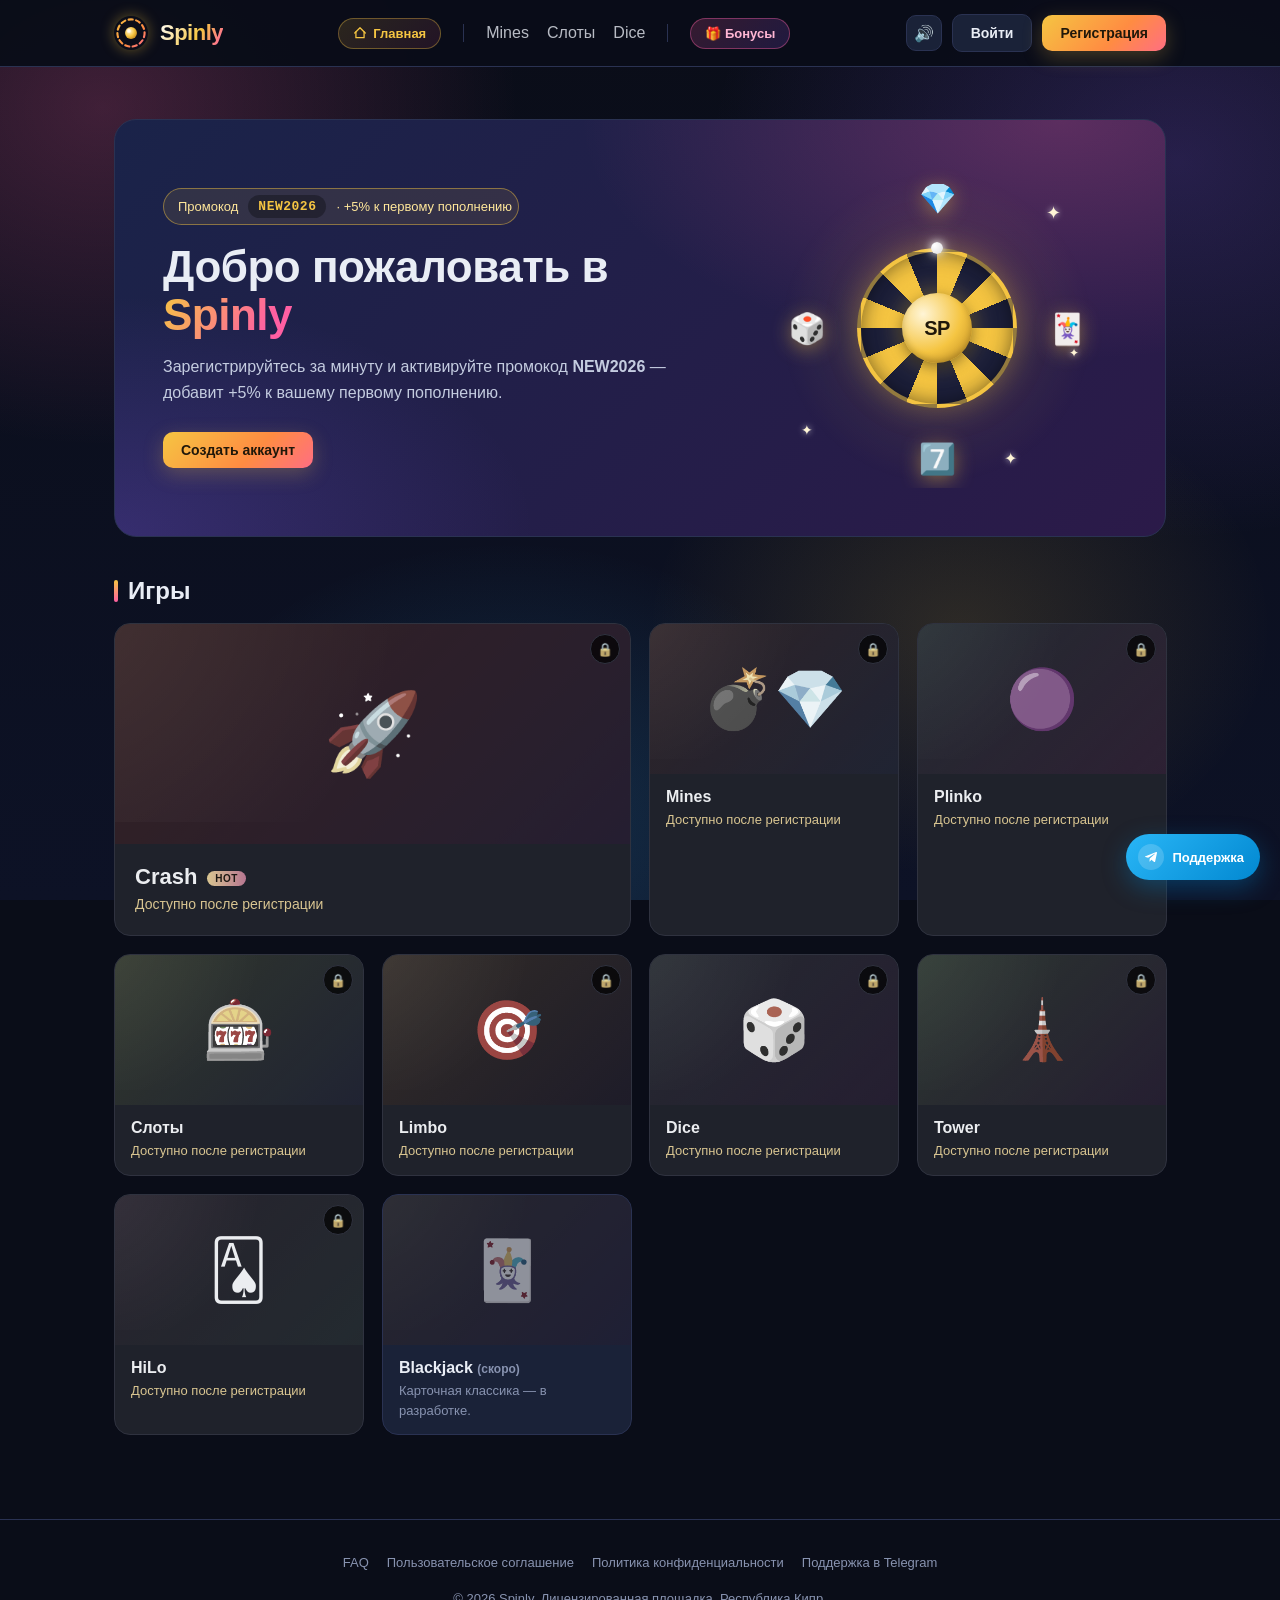
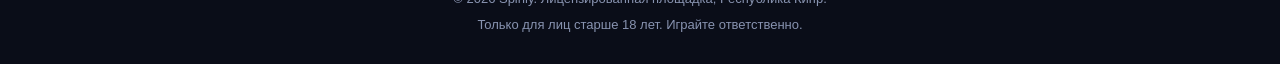
==== commit e351f95a: "Polish for stakeholder demo: remove demo banners, no welcome bonus, fake payment flow - Starting bal" ====
--- a/index.html
+++ b/index.html
@@ -44,9 +44,26 @@
       const u = currentUser();
       const el = document.getElementById("hero-content");
       if (u) {
+        const { current, next } = getLevel(u.xp || 0);
+        const xp = u.xp || 0;
+        const start = current.xp;
+        const target = next ? next.xp : current.xp;
+        const pct = next ? Math.min(100, ((xp - start) / (target - start)) * 100) : 100;
+        const xpLine = next
+          ? `${xp.toLocaleString("ru-RU")} <span style="opacity:.5">/</span> ${target.toLocaleString("ru-RU")} XP`
+          : `${xp.toLocaleString("ru-RU")} XP · MAX`;
         el.innerHTML = `
           <h1>Добро пожаловать,<br><span>${u.login}</span></h1>
           <p>Все игры открыты. Удачных раундов и крупных множителей сегодня.</p>
+          <a class="hero-vip" href="profile.html" title="Открыть профиль">
+            <span class="vip-tag">
+              <span class="dot" style="background: ${current.color}; color: ${current.color}"></span>
+              ${current.name}
+            </span>
+            <span class="vip-bar"><span class="fill" style="width: ${pct}%"></span></span>
+            <span class="vip-xp">${xpLine}</span>
+            <span class="vip-cb">+${current.cashback}%</span>
+          </a>
         `;
       } else {
         el.innerHTML = `
@@ -57,8 +74,8 @@
           </span>
           <h1>Добро пожаловать в <span>Spinly</span></h1>
           <p>
-            Зарегистрируйтесь за минуту, получите стартовый бонус €1 000 и
-            активируйте промокод <strong>NEW2026</strong> — добавит +5% к вашему первому пополнению.
+            Зарегистрируйтесь за минуту и активируйте промокод
+            <strong>NEW2026</strong> — добавит +5% к вашему первому пополнению.
           </p>
           <div class="actions">
             <a class="btn primary" href="account.html?tab=register">Создать аккаунт</a>
--- a/styles.css
+++ b/styles.css
@@ -599,6 +599,82 @@
   animation: fadeUp 0.7s 0.12s ease both;
 }
 .hero .actions { display: flex; gap: 12px; flex-wrap: wrap; animation: fadeUp 0.7s 0.2s ease both; }
+
+/* VIP widget in hero (logged-in) */
+.hero-vip {
+  display: inline-flex;
+  align-items: center;
+  gap: 14px;
+  padding: 10px 8px 10px 16px;
+  background: rgba(245,197,66,0.07);
+  border: 1px solid rgba(245,197,66,0.28);
+  border-radius: 999px;
+  max-width: 480px;
+  width: 100%;
+  margin-top: 24px;
+  font-size: 12px;
+  text-decoration: none;
+  color: inherit;
+  transition: background .15s ease, border-color .15s ease, transform .12s ease;
+  animation: fadeUp 0.6s 0.25s ease both;
+}
+.hero-vip:hover {
+  background: rgba(245,197,66,0.12);
+  border-color: rgba(245,197,66,0.5);
+  color: inherit;
+  transform: translateY(-1px);
+}
+.hero-vip .vip-tag {
+  display: inline-flex;
+  align-items: center;
+  gap: 7px;
+  font-weight: 700;
+  text-transform: uppercase;
+  letter-spacing: 0.6px;
+  font-size: 11px;
+  white-space: nowrap;
+  color: var(--text);
+}
+.hero-vip .vip-tag .dot {
+  width: 8px; height: 8px;
+  border-radius: 50%;
+  box-shadow: 0 0 6px currentColor;
+}
+.hero-vip .vip-bar {
+  flex: 1;
+  height: 4px;
+  background: rgba(255,255,255,0.08);
+  border-radius: 999px;
+  overflow: hidden;
+  min-width: 50px;
+}
+.hero-vip .vip-bar .fill {
+  height: 100%;
+  background: linear-gradient(90deg, var(--gold), var(--pink));
+  border-radius: 999px;
+  transition: width .4s ease;
+}
+.hero-vip .vip-xp {
+  font-family: ui-monospace, "SF Mono", Consolas, monospace;
+  font-size: 11px;
+  color: var(--muted);
+  font-variant-numeric: tabular-nums;
+  white-space: nowrap;
+}
+.hero-vip .vip-cb {
+  padding: 3px 9px;
+  border-radius: 999px;
+  background: rgba(245,197,66,0.18);
+  color: var(--gold);
+  font-weight: 700;
+  font-size: 11px;
+  font-variant-numeric: tabular-nums;
+  white-space: nowrap;
+}
+@media (max-width: 520px) {
+  .hero-vip { font-size: 11px; padding: 8px 6px 8px 12px; gap: 10px; }
+  .hero-vip .vip-xp { display: none; }
+}
 
 /* Promo chip in hero */
 .promo-chip {
@@ -1916,6 +1992,182 @@
   gap: 8px;
   margin-bottom: 14px;
 }
+.pm-grid.pm-2col { grid-template-columns: 1fr 1fr; }
+.pm-opt { transition: transform .1s ease, border-color .15s ease, background .15s ease; }
+.pm-opt:active { transform: scale(0.97); }
+
+.modal.modal-wide { max-width: 480px; }
+
+.demo-banner {
+  background: rgba(245,197,66,0.08);
+  border: 1px solid rgba(245,197,66,0.35);
+  color: #ffe79a;
+  font-size: 12px;
+  padding: 10px 12px;
+  border-radius: 8px;
+  margin-bottom: 16px;
+  line-height: 1.5;
+}
+.demo-banner strong { color: var(--gold); }
+
+.coin-section { margin-bottom: 14px; }
+.coin-grid {
+  display: grid;
+  grid-template-columns: repeat(4, 1fr);
+  gap: 6px;
+}
+.coin-opt {
+  padding: 8px 4px;
+  background: var(--bg-2);
+  border: 1px solid var(--border);
+  border-radius: 8px;
+  color: var(--text);
+  cursor: pointer;
+  font-size: 11px;
+  font-weight: 600;
+  font-family: inherit;
+  text-align: center;
+  line-height: 1.3;
+  transition: background .15s ease, border-color .15s ease;
+}
+.coin-opt:hover { background: var(--panel-2); }
+.coin-opt.active {
+  background: rgba(245,197,66,0.12);
+  border-color: var(--gold);
+  color: var(--gold);
+}
+.coin-opt .coin-sym { display: block; font-size: 16px; line-height: 1; margin-bottom: 2px; }
+
+.invoice-box {
+  margin: 14px 0;
+  padding: 14px;
+  background: var(--bg-2);
+  border: 1px solid var(--border);
+  border-radius: 10px;
+  font-size: 13px;
+}
+.invoice-box .invoice-row {
+  display: flex;
+  justify-content: space-between;
+  align-items: center;
+  gap: 10px;
+  padding: 8px 0;
+  border-top: 1px solid var(--border);
+}
+.invoice-box .invoice-row:first-child { border-top: none; padding-top: 0; }
+.invoice-box .invoice-row .label { color: var(--muted); font-size: 11px; text-transform: uppercase; letter-spacing: 0.5px; }
+.invoice-box .invoice-row .value {
+  font-family: ui-monospace, monospace;
+  font-size: 12px;
+  color: var(--text);
+  word-break: break-all;
+  text-align: right;
+  font-variant-numeric: tabular-nums;
+}
+.invoice-box .invoice-row .value.gold { color: var(--gold); font-weight: 700; }
+.invoice-box .copy-row {
+  background: var(--bg);
+  padding: 8px 10px;
+  border-radius: 6px;
+  margin-top: 8px;
+  display: flex;
+  align-items: center;
+  justify-content: space-between;
+  gap: 8px;
+}
+.invoice-box .copy-row code {
+  flex: 1;
+  font-family: ui-monospace, monospace;
+  font-size: 11px;
+  color: var(--text);
+  word-break: break-all;
+}
+.invoice-box .copy-row button {
+  background: var(--panel);
+  border: 1px solid var(--border);
+  color: var(--text);
+  font-size: 11px;
+  padding: 4px 10px;
+  border-radius: 6px;
+  cursor: pointer;
+  font-family: inherit;
+  white-space: nowrap;
+}
+.invoice-box .copy-row button:hover { background: var(--panel-2); border-color: var(--gold); }
+
+.cryptobot-cta {
+  display: flex;
+  align-items: center;
+  justify-content: center;
+  gap: 10px;
+  padding: 14px;
+  border-radius: 10px;
+  background: linear-gradient(135deg, #29b6f6, #0288d1);
+  color: #fff;
+  font-weight: 700;
+  font-size: 14px;
+  text-decoration: none;
+  margin: 12px 0;
+  transition: filter .15s ease;
+}
+.cryptobot-cta:hover { filter: brightness(1.08); color: #fff; }
+.cryptobot-cta svg { width: 18px; height: 18px; fill: #fff; }
+
+/* Payment pending state */
+.payment-pending {
+  text-align: center;
+  padding: 28px 16px 8px;
+}
+.pp-spinner {
+  width: 44px;
+  height: 44px;
+  margin: 0 auto 16px;
+  border-radius: 50%;
+  border: 3px solid rgba(255,255,255,0.1);
+  border-top-color: var(--gold);
+  animation: ppspin 0.9s linear infinite;
+}
+.pp-spinner.pp-spinner-slow { animation-duration: 1.6s; border-top-color: var(--pink); }
+@keyframes ppspin { to { transform: rotate(360deg); } }
+.pp-title {
+  font-weight: 700;
+  font-size: 15px;
+  color: var(--text);
+}
+.pp-sub {
+  font-size: 12px;
+  color: var(--muted);
+  margin-top: 8px;
+  line-height: 1.55;
+  max-width: 320px;
+  margin-left: auto;
+  margin-right: auto;
+}
+
+/* Single-method CryptoBot block */
+.cryptobot-method {
+  display: flex;
+  align-items: center;
+  gap: 12px;
+  padding: 14px;
+  border-radius: 12px;
+  background: linear-gradient(135deg, rgba(41,182,246,0.10), rgba(2,125,187,0.08));
+  border: 1px solid rgba(41,182,246,0.35);
+  margin-bottom: 16px;
+}
+.cb-icon {
+  width: 40px; height: 40px;
+  border-radius: 50%;
+  background: linear-gradient(135deg, #37BBFE, #007DBB);
+  display: inline-flex; align-items: center; justify-content: center;
+  flex-shrink: 0;
+}
+.cb-info { line-height: 1.3; }
+.cb-title { font-weight: 700; font-size: 14px; color: var(--text); }
+.cb-sub   { font-size: 12px; color: var(--muted); margin-top: 2px; }
+
+[data-show] { display: block; }
+[data-show].hidden { display: none; }
 .pm-opt {
   border: 1px solid var(--border);
   background: var(--bg-2);
@@ -2030,7 +2282,13 @@
   display: inline-flex;
   align-items: center;
   justify-content: center;
-  font-size: 14px;
+  flex-shrink: 0;
+}
+.tg-support .tg-icon svg {
+  width: 16px;
+  height: 16px;
+  display: block;
+  fill: #fff;
 }
 @keyframes tgIn {
   from { opacity: 0; transform: translateY(12px); }
